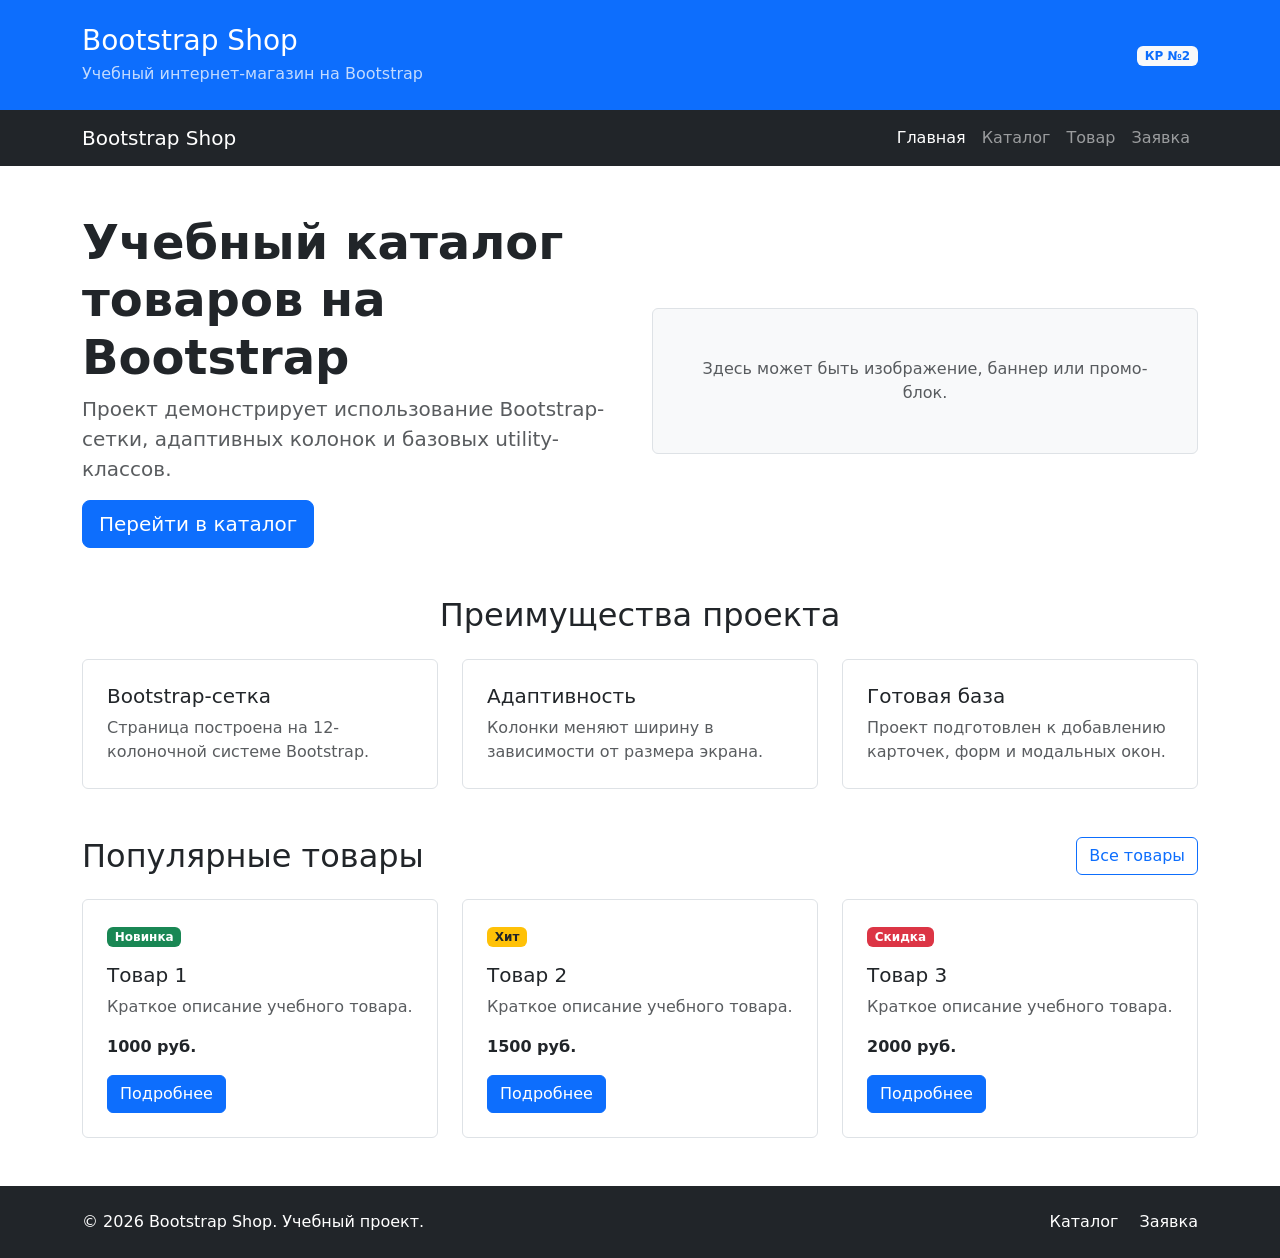
==== index.html @ f2a01c0a "feat: create Bootstrap grid homepage" ====
<!DOCTYPE html>
<html lang="ru">
<head>
  <meta charset="UTF-8">
  <meta name="viewport" content="width=device-width, initial-scale=1.0">
  <title>Главная — Bootstrap Shop</title>

  <link
    href="https://cdn.jsdelivr.net/npm/bootstrap@5.3.3/dist/css/bootstrap.min.css"
    rel="stylesheet"
  >
  <link rel="stylesheet" href="css/custom.css">
</head>
<body>
  <header class="bg-primary text-white py-4">
  <div class="container">
    <div class="row align-items-center">
      <div class="col-12 col-md-8">
        <h1 class="h3 mb-1">Bootstrap Shop</h1>
        <p class="mb-0 opacity-75">
          Учебный интернет-магазин на Bootstrap
        </p>
      </div>

      <div class="col-12 col-md-4 text-md-end mt-3 mt-md-0">
        <span class="badge bg-light text-primary">
          КР №2
        </span>
      </div>
    </div>
  </div>
</header>
<nav class="navbar navbar-expand-lg navbar-dark bg-dark">
  <div class="container">
    <a class="navbar-brand" href="index.html">Bootstrap Shop</a>

    <button
      class="navbar-toggler"
      type="button"
      data-bs-toggle="collapse"
      data-bs-target="#mainNavbar"
      aria-controls="mainNavbar"
      aria-expanded="false"
      aria-label="Переключить навигацию"
    >
      <span class="navbar-toggler-icon"></span>
    </button>

    <div class="collapse navbar-collapse" id="mainNavbar">
      <ul class="navbar-nav ms-auto">
        <li class="nav-item">
          <a class="nav-link active" aria-current="page" href="index.html">
            Главная
          </a>
        </li>
        <li class="nav-item">
          <a class="nav-link" href="catalog.html">Каталог</a>
        </li>
        <li class="nav-item">
          <a class="nav-link" href="product.html">Товар</a>
        </li>
        <li class="nav-item">
          <a class="nav-link" href="order.html">Заявка</a>
        </li>
      </ul>
    </div>
  </div>
</nav>
<main>
  <section class="container my-5">
    <div class="row align-items-center g-4">
      <div class="col-12 col-lg-6">
        <h2 class="display-5 fw-bold">
          Учебный каталог товаров на Bootstrap
        </h2>
        <p class="lead text-muted">
          Проект демонстрирует использование Bootstrap-сетки,
          адаптивных колонок и базовых utility-классов.
        </p>
        <a class="btn btn-primary btn-lg" href="catalog.html">
          Перейти в каталог
        </a>
      </div>

      <div class="col-12 col-lg-6">
        <div class="p-5 bg-light border rounded text-center">
          <p class="mb-0 text-muted">
            Здесь может быть изображение, баннер или промо-блок.
          </p>
        </div>
      </div>
    </div>
  </section>
</main>
<section class="container my-5">
  <h2 class="text-center mb-4">Преимущества проекта</h2>

  <div class="row g-4">
    <div class="col-12 col-md-4">
      <div class="p-4 border rounded h-100 bg-white">
        <h3 class="h5">Bootstrap-сетка</h3>
        <p class="mb-0 text-muted">
          Страница построена на 12-колоночной системе Bootstrap.
        </p>
      </div>
    </div>

    <div class="col-12 col-md-4">
      <div class="p-4 border rounded h-100 bg-white">
        <h3 class="h5">Адаптивность</h3>
        <p class="mb-0 text-muted">
          Колонки меняют ширину в зависимости от размера экрана.
        </p>
      </div>
    </div>

    <div class="col-12 col-md-4">
      <div class="p-4 border rounded h-100 bg-white">
        <h3 class="h5">Готовая база</h3>
        <p class="mb-0 text-muted">
          Проект подготовлен к добавлению карточек, форм и модальных окон.
        </p>
      </div>
    </div>
  </div>
</section>
<section class="container my-5">
  <div class="d-flex justify-content-between align-items-center mb-4">
    <h2 class="mb-0">Популярные товары</h2>
    <a class="btn btn-outline-primary" href="catalog.html">
      Все товары
    </a>
  </div>

  <div class="row g-4">
    <div class="col-12 col-md-6 col-lg-4">
      <div class="border rounded h-100 p-4">
        <span class="badge bg-success mb-3">Новинка</span>
        <h3 class="h5">Товар 1</h3>
        <p class="text-muted">
          Краткое описание учебного товара.
        </p>
        <p class="fw-bold mb-3">1000 руб.</p>
        <a class="btn btn-primary" href="product.html">
          Подробнее
        </a>
      </div>
    </div>

    <div class="col-12 col-md-6 col-lg-4">
      <div class="border rounded h-100 p-4">
        <span class="badge bg-warning text-dark mb-3">Хит</span>
        <h3 class="h5">Товар 2</h3>
        <p class="text-muted">
          Краткое описание учебного товара.
        </p>
        <p class="fw-bold mb-3">1500 руб.</p>
        <a class="btn btn-primary" href="product.html">
          Подробнее
        </a>
      </div>
    </div>

    <div class="col-12 col-md-6 col-lg-4">
      <div class="border rounded h-100 p-4">
        <span class="badge bg-danger mb-3">Скидка</span>
        <h3 class="h5">Товар 3</h3>
        <p class="text-muted">
          Краткое описание учебного товара.
        </p>
        <p class="fw-bold mb-3">2000 руб.</p>
        <a class="btn btn-primary" href="product.html">
          Подробнее
        </a>
      </div>
    </div>
  </div>
</section>
<footer class="bg-dark text-white py-4 mt-5">
  <div class="container">
    <div class="row align-items-center g-3">
      <div class="col-12 col-md-6">
        <p class="mb-0">
          &copy; 2026 Bootstrap Shop. Учебный проект.
        </p>
      </div>

      <div class="col-12 col-md-6 text-md-end">
        <a class="text-white text-decoration-none me-3" href="catalog.html">
          Каталог
        </a>
        <a class="text-white text-decoration-none" href="order.html">
          Заявка
        </a>
      </div>
    </div>
  </div>
</footer>

</body>
</html>
---- css/custom.css ----
body {
  min-height: 100vh;
}

.placeholder-box {
  min-height: 240px;
}
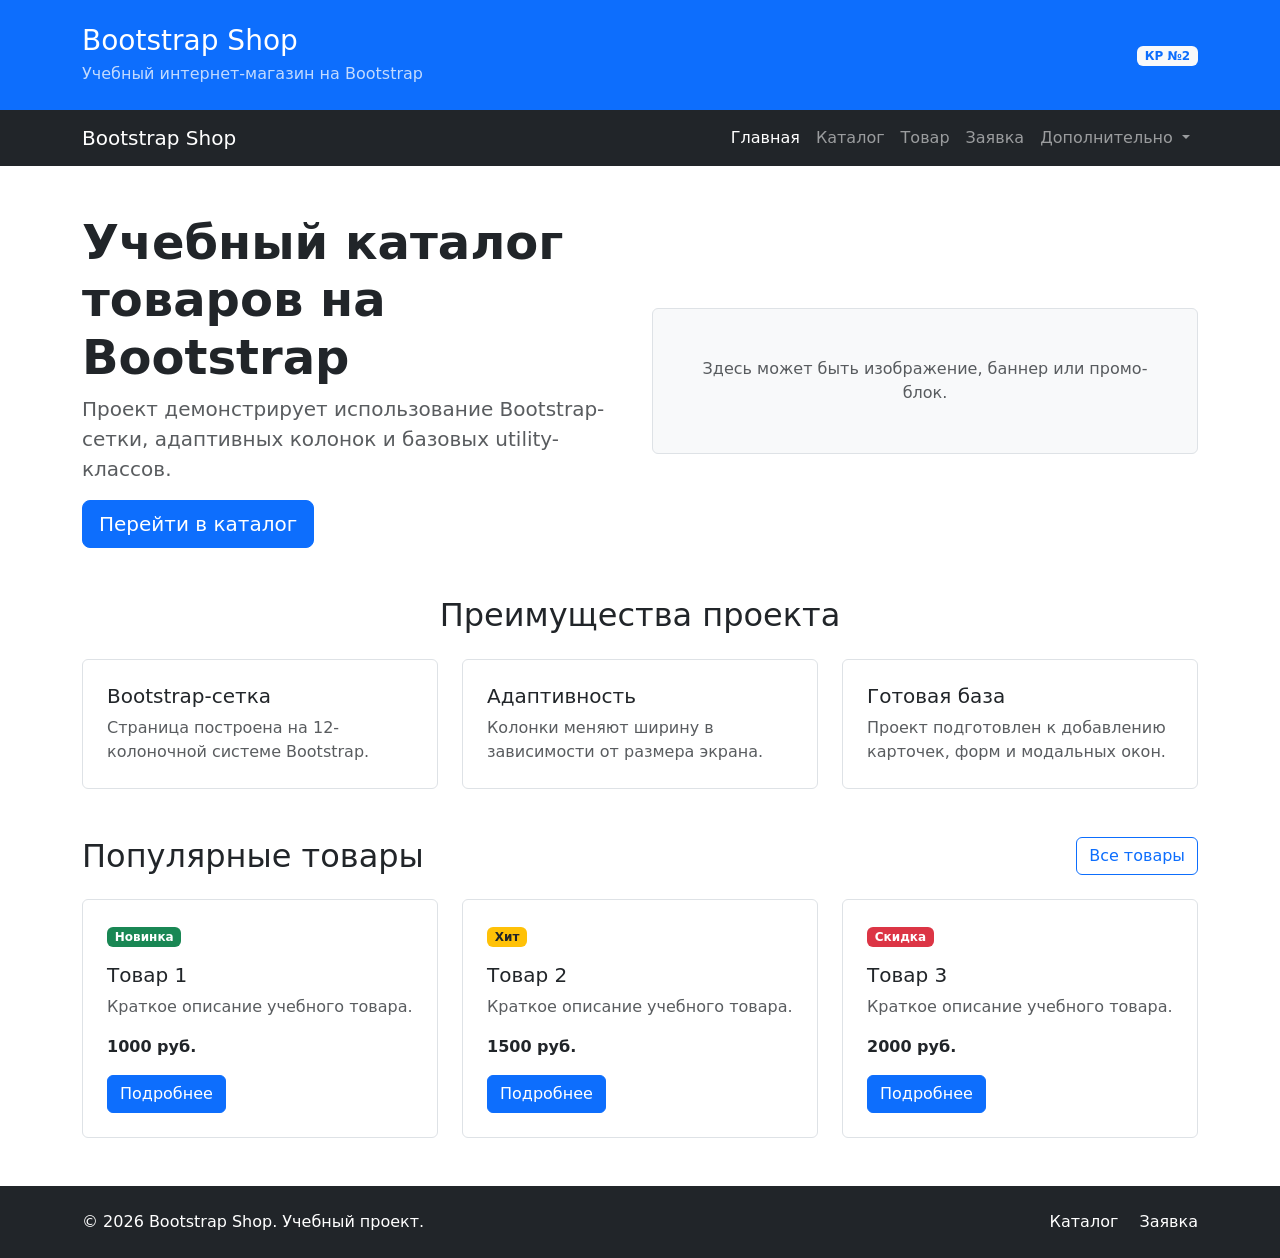
==== commit 18762f60: "feat: add Bootstrap components pages" ====
--- a/index.html
+++ b/index.html
@@ -6,7 +6,7 @@
   <title>Главная — Bootstrap Shop</title>
 
   <link
-    href="https://cdn.jsdelivr.net/npm/bootstrap@5.3.3/dist/css/bootstrap.min.css"
+    href="https://cdn.jsdelivr.net/npm/bootstrap@5.3.8/dist/css/bootstrap.min.css"
     rel="stylesheet"
   >
   <link rel="stylesheet" href="css/custom.css">
@@ -49,18 +49,36 @@
     <div class="collapse navbar-collapse" id="mainNavbar">
       <ul class="navbar-nav ms-auto">
         <li class="nav-item">
-          <a class="nav-link active" aria-current="page" href="index.html">
-            Главная
+          <a class="nav-link active" aria-current="page" href="index.html">Главная</a>
+        </li>
+
+        <li class="nav-item">
+          <a class="nav-link" href="catalog.html">Каталог</a>
+        </li>
+
+        <li class="nav-item">
+          <a class="nav-link" href="product.html">Товар</a>
+        </li>
+
+        <li class="nav-item">
+          <a class="nav-link" href="order.html">Заявка</a>
+        </li>
+
+        <li class="nav-item dropdown">
+          <a
+            class="nav-link dropdown-toggle"
+href="#"
+            role="button"
+            data-bs-toggle="dropdown"
+            aria-expanded="false"
+          >
+Дополнительно
           </a>
-        </li>
-        <li class="nav-item">
-          <a class="nav-link" href="catalog.html">Каталог</a>
-        </li>
-        <li class="nav-item">
-          <a class="nav-link" href="product.html">Товар</a>
-        </li>
-        <li class="nav-item">
-          <a class="nav-link" href="order.html">Заявка</a>
+          <ul class="dropdown-menu">
+            <li><a class="dropdown-item" href="catalog.html">Все товары</a></li>
+            <li><a class="dropdown-item" href="order.html">Оформить заявку</a></li>
+            <li><a class="dropdown-item" href="index.html#popular">Популярное</a></li>
+          </ul>
         </li>
       </ul>
     </div>
@@ -124,7 +142,7 @@
     </div>
   </div>
 </section>
-<section class="container my-5">
+<section class="container my-5" id="popular">
   <div class="d-flex justify-content-between align-items-center mb-4">
     <h2 class="mb-0">Популярные товары</h2>
     <a class="btn btn-outline-primary" href="catalog.html">
@@ -197,5 +215,6 @@
   </div>
 </footer>
 
+<script src="https://cdn.jsdelivr.net/npm/bootstrap@5.3.8/dist/js/bootstrap.bundle.min.js"></script>
 </body>
 </html>
--- a/css/custom.css
+++ b/css/custom.css
@@ -5,3 +5,12 @@
 .placeholder-box {
   min-height: 240px;
 }
+
+.placeholder-image {
+  min-height: 320px;
+}
+
+.card-img-top {
+  height: 180px;
+  object-fit: cover;
+}
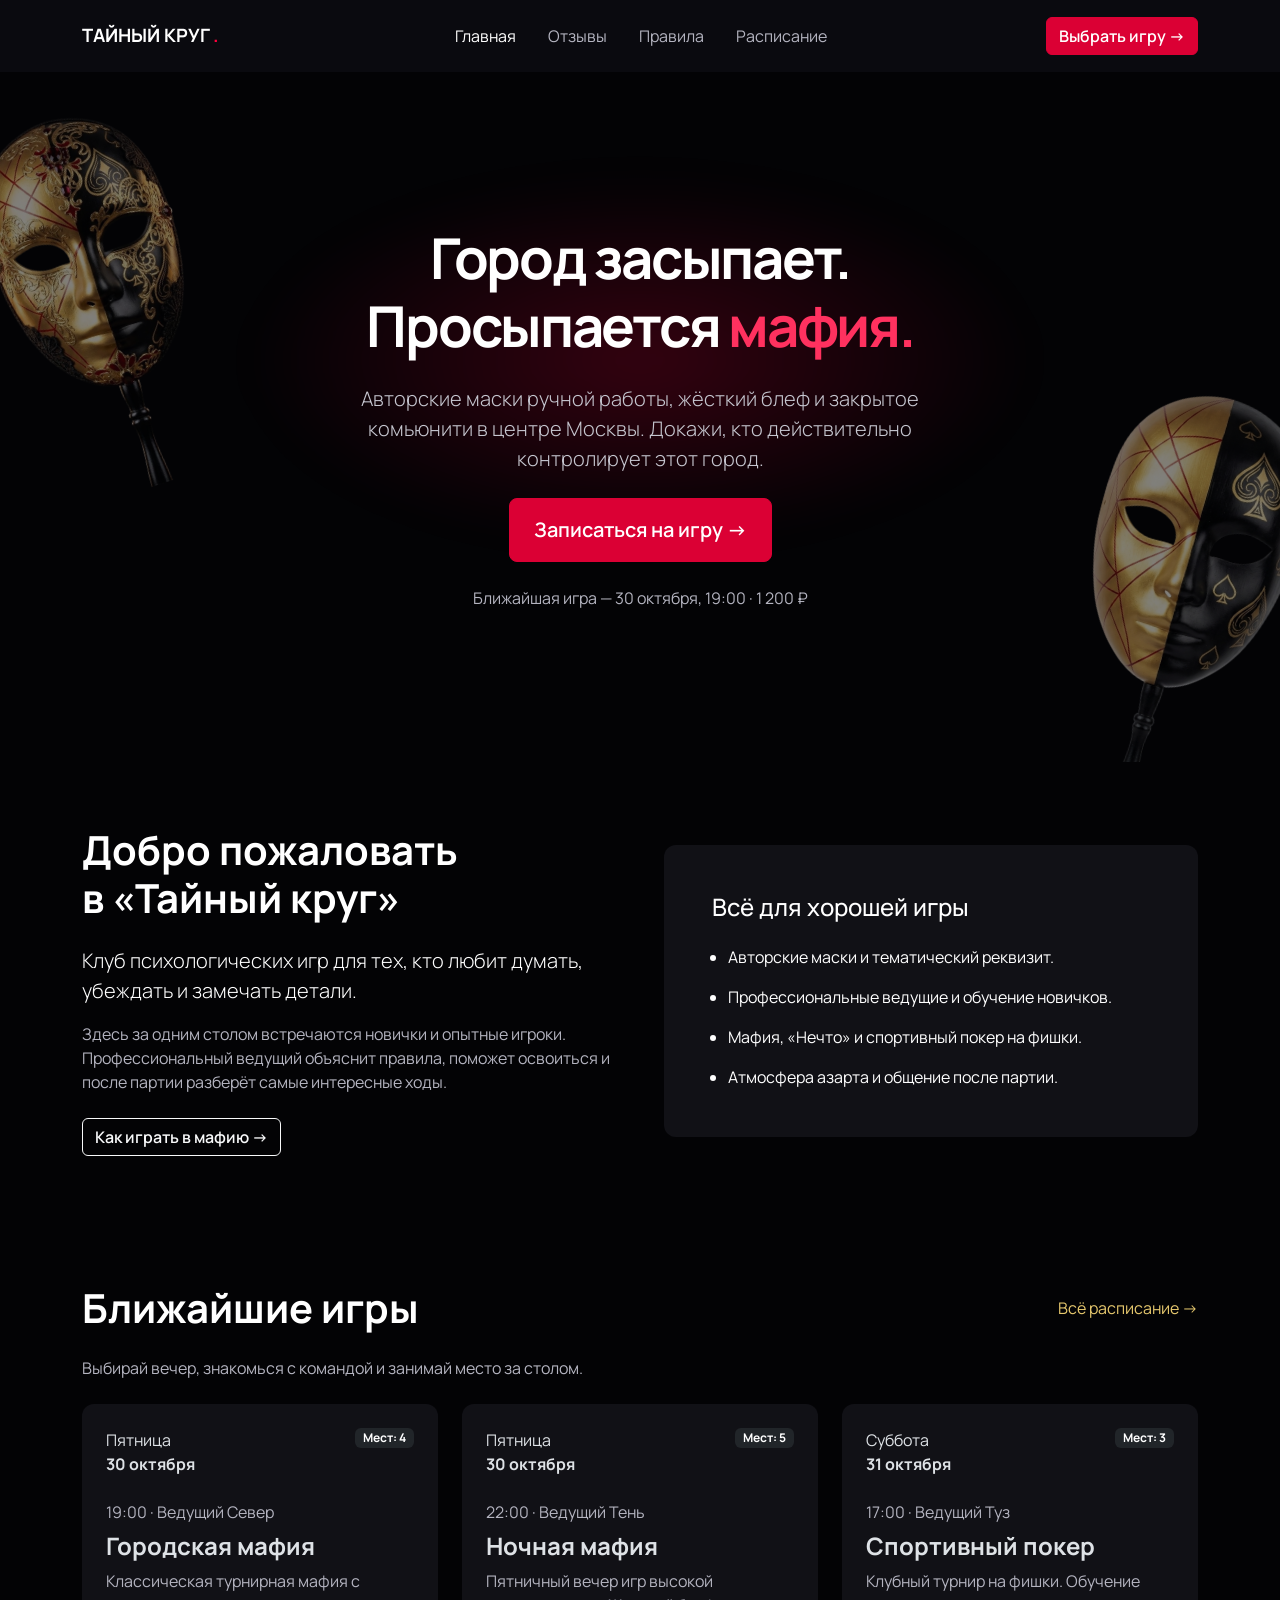
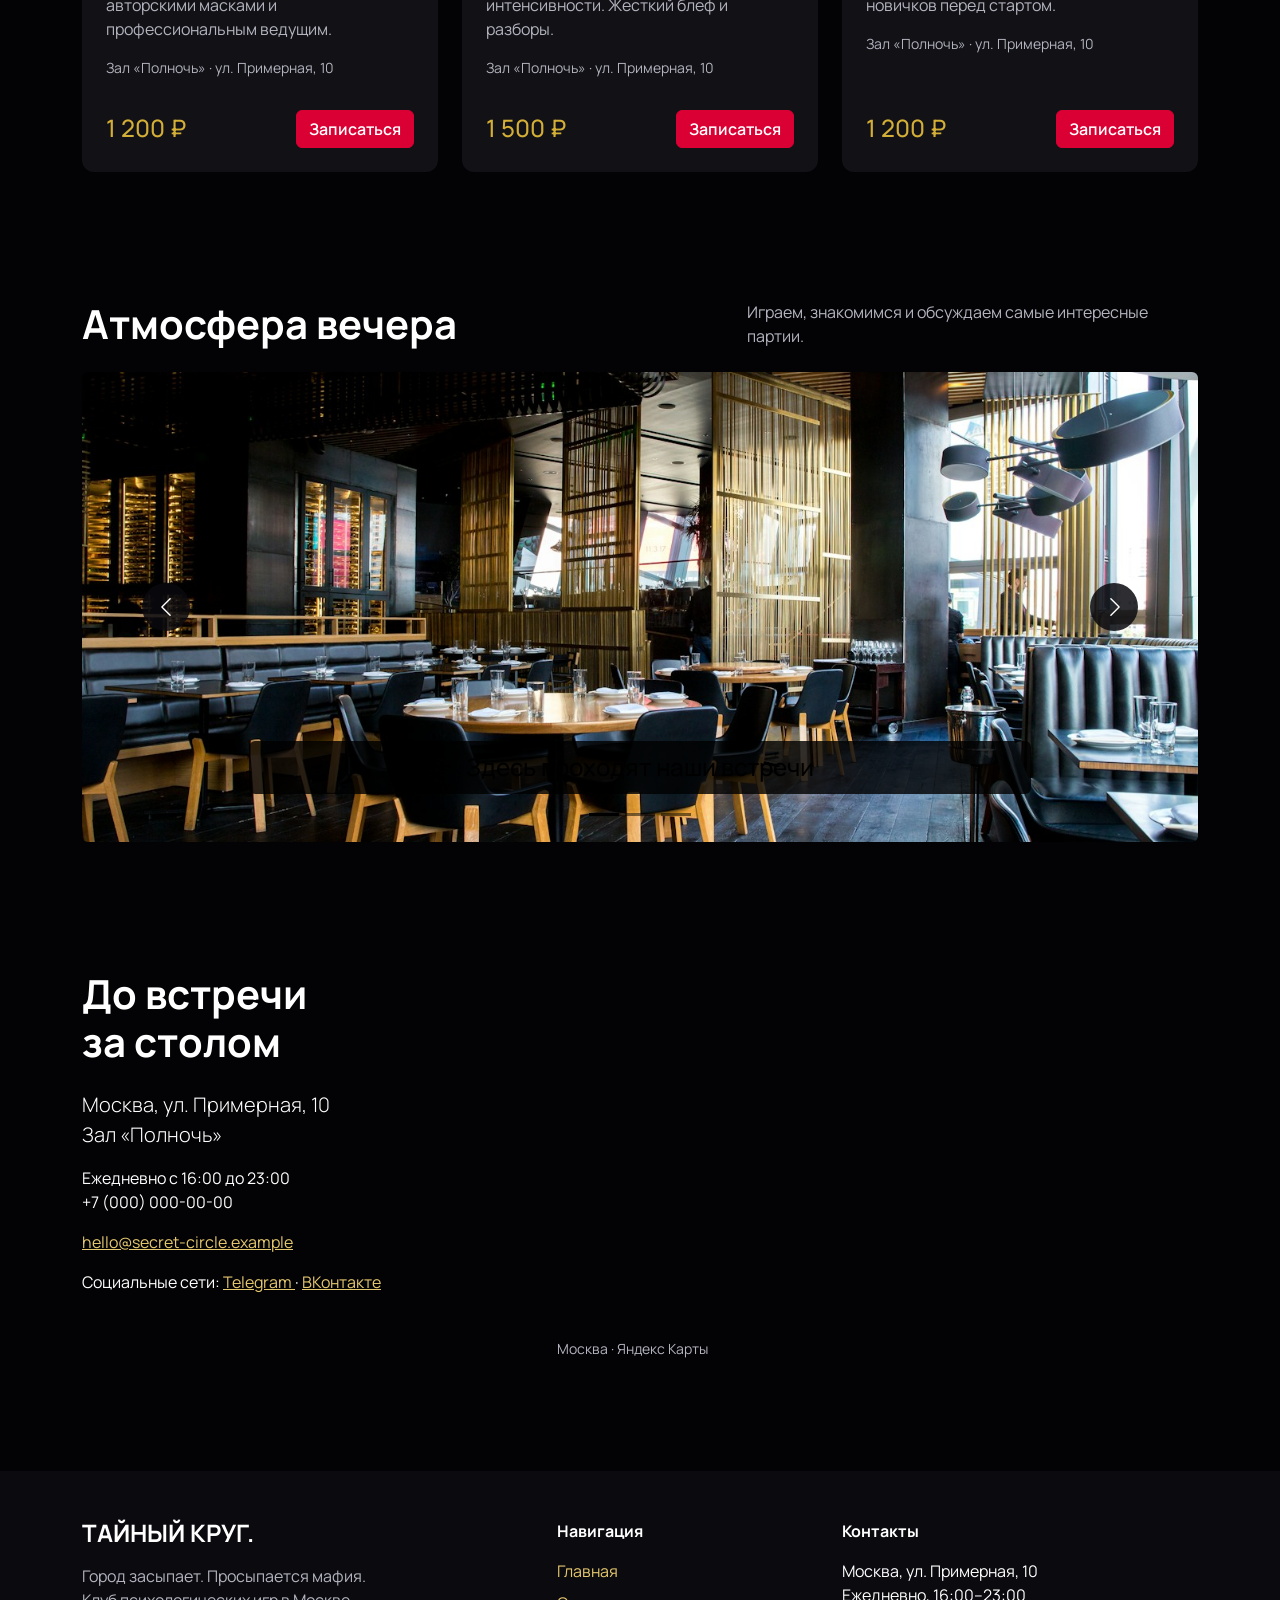
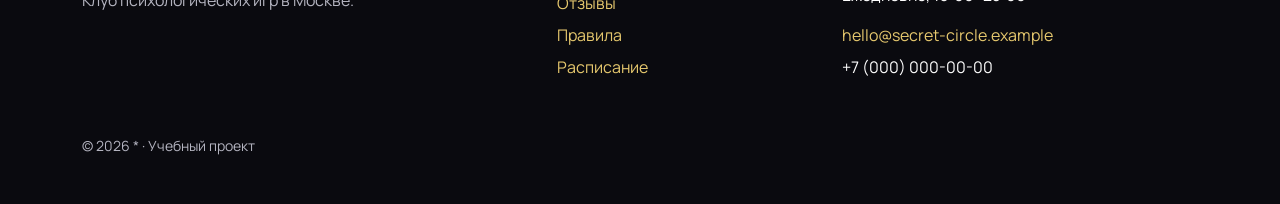
==== commit 569910e3: "major upd rework for mafia club" ====
--- a/index.html
+++ b/index.html
@@ -1,220 +1,715 @@
 <!DOCTYPE html>
-<html lang="ru">
-<head>
-  <meta charset="UTF-8">
-  <meta name="viewport" content="width=device-width, initial-scale=1.0">
-  <title>Главная — Bootstrap Shop</title>
-
-  <link
-    href="https://cdn.jsdelivr.net/npm/bootstrap@5.3.8/dist/css/bootstrap.min.css"
-    rel="stylesheet"
-  >
-  <link rel="stylesheet" href="css/custom.css">
-</head>
-<body>
-  <header class="bg-primary text-white py-4">
-  <div class="container">
-    <div class="row align-items-center">
-      <div class="col-12 col-md-8">
-        <h1 class="h3 mb-1">Bootstrap Shop</h1>
-        <p class="mb-0 opacity-75">
-          Учебный интернет-магазин на Bootstrap
-        </p>
+<html lang="ru" data-bs-theme="dark">
+  <head>
+    <meta charset="UTF-8">
+    <meta name="viewport" content="width=device-width, initial-scale=1.0">
+    <meta name="description" content="Тайный круг — учебный сайт клуба игры Мафия. Правила, отзывы, расписание и демонстрационная запись на игры.">
+    <title>
+      Главная — Тайный круг
+    </title>
+    <link href="https://cdn.jsdelivr.net/npm/bootstrap@5.3.8/dist/css/bootstrap.min.css" rel="stylesheet">
+    <link rel="preconnect" href="https://fonts.googleapis.com">
+    <link rel="preconnect" href="https://fonts.gstatic.com" crossorigin>
+    <link href="https://fonts.googleapis.com/css2?family=Manrope:wght@400;500;600;700;800&amp;display=swap" rel="stylesheet">
+    <link href="css/custom.css" rel="stylesheet">
+  </head>
+  <body>
+    <a class="visually-hidden-focusable btn btn-danger position-absolute" href="#main">
+      Перейти к содержимому
+    </a>
+    <header class="sticky-top">
+      <nav class="navbar navbar-expand-lg py-3" aria-label="Основная навигация">
+        <div class="container">
+          <a class="navbar-brand fw-bold" href="index.html">
+            ТАЙНЫЙ КРУГ
+            <span class="text-danger">
+              .
+            </span>
+          </a>
+          <button class="navbar-toggler" type="button" data-bs-toggle="collapse" data-bs-target="#mainNavbar" aria-controls="mainNavbar" aria-expanded="false" aria-label="Открыть меню">
+            <span class="navbar-toggler-icon">
+            </span>
+          </button>
+          <div class="collapse navbar-collapse" id="mainNavbar">
+            <ul class="navbar-nav mx-auto gap-lg-3">
+              <li class="nav-item">
+                <a class="nav-link active" aria-current="page" href="index.html">
+                  Главная
+                </a>
+              </li>
+              <li class="nav-item">
+                <a class="nav-link"  href="reviews.html">
+                  Отзывы
+                </a>
+              </li>
+              <li class="nav-item">
+                <a class="nav-link"  href="rules.html">
+                  Правила
+                </a>
+              </li>
+              <li class="nav-item">
+                <a class="nav-link"  href="schedule.html">
+                  Расписание
+                </a>
+              </li>
+            </ul>
+            <a class="btn btn-danger mt-3 mt-lg-0" href="schedule.html">
+              Выбрать игру →
+            </a>
+          </div>
+        </div>
+      </nav>
+    </header>
+    <main id="main">
+      <section class="hero position-relative d-flex align-items-center text-center overflow-hidden">
+        <img class="hero-mask mask-left" src="images/mask-ornate.png" alt="" aria-hidden="true">
+        <img class="hero-mask mask-right" src="images/mask-clean.png" alt="" aria-hidden="true">
+        <div class="container position-relative py-5">
+          <div class="hero-copy mx-auto">
+            <h1 class="display-3 fw-bold mb-4">
+              Город засыпает.
+              <br>
+              Просыпается <span class="hero-accent">мафия.</span>
+            </h1>
+            <p class="lead mb-4">
+              Авторские маски ручной работы, жёсткий блеф и закрытое комьюнити в центре Москвы. Докажи, кто действительно контролирует этот город.
+            </p>
+            <button class="btn btn-danger btn-lg px-4 py-3" type="button" data-bs-toggle="modal" data-bs-target="#booking1">
+              Записаться на игру →
+            </button>
+            <p class="text-body-secondary mt-4 mb-0">
+              Ближайшая игра — 30 октября, 19:00 · 1 200 ₽
+            </p>
+          </div>
+        </div>
+      </section>
+      <section class="section-space" id="about">
+        <div class="container">
+          <div class="row g-5 align-items-center">
+            <div class="col-lg-6">
+              <h2 class="display-6 fw-bold mb-4">
+                Добро пожаловать
+                <br>
+                в «Тайный круг»
+              </h2>
+              <p class="lead">
+                Клуб психологических игр для тех, кто любит думать, убеждать и замечать детали.
+              </p>
+              <p class="text-body-secondary">
+                Здесь за одним столом встречаются новички и опытные игроки. Профессиональный ведущий объяснит правила, поможет освоиться и после партии разберёт самые интересные ходы.
+              </p>
+              <a class="btn btn-outline-light mt-2" href="rules.html">
+                Как играть в мафию →
+              </a>
+            </div>
+            <div class="col-lg-6">
+              <div class="p-4 p-md-5 club-panel">
+                <h3 class="h4 mb-4">
+                  Всё для хорошей игры
+                </h3>
+                <ul class="mb-0 ps-3">
+                  <li class="mb-3">
+                    Авторские маски и тематический реквизит.
+                  </li>
+                  <li class="mb-3">
+                    Профессиональные ведущие и обучение новичков.
+                  </li>
+                  <li class="mb-3">
+                    Мафия, «Нечто» и спортивный покер на фишки.
+                  </li>
+                  <li>
+                    Атмосфера азарта и общение после партии.
+                  </li>
+                </ul>
+              </div>
+            </div>
+          </div>
+        </div>
+      </section>
+      <section class="section-space" id="games">
+        <div class="container">
+          <div class="d-flex flex-wrap justify-content-between align-items-center gap-3 mb-4">
+            <h2 class="display-6 fw-bold mb-0">
+              Ближайшие игры
+            </h2>
+            <a class="text-link" href="schedule.html">
+              Всё расписание →
+            </a>
+          </div>
+          <p class="text-body-secondary mb-4">
+            Выбирай вечер, знакомься с командой и занимай место за столом.
+          </p>
+          <div class="row g-4">
+            <div class="col-md-6 col-xl-4">
+              <article class="card h-100">
+                <div class="card-body p-4 d-flex flex-column">
+                  <div class="d-flex justify-content-between align-items-start gap-2 mb-4">
+                    <p class="mb-0">
+                      Пятница
+                      <br>
+                      <strong>
+                        30 октября
+                      </strong>
+                    </p>
+                    <span class="badge text-bg-dark">
+                      Мест: 4
+                    </span>
+                  </div>
+                  <p class="text-body-secondary mb-2">
+                    19:00 · Ведущий Север
+                  </p>
+                  <h3 class="h4 fw-bold">
+                    Городская мафия
+                  </h3>
+                  <p class="text-body-secondary">
+                    Классическая турнирная мафия с авторскими масками и профессиональным ведущим.
+                  </p>
+                  <p class="small text-body-secondary">
+                    Зал «Полночь» · ул. Примерная, 10
+                  </p>
+                  <div class="d-flex align-items-center justify-content-between gap-2 mt-auto pt-3">
+                    <span class="h4 mb-0 price">
+                      1 200 ₽
+                    </span>
+                    <button class="btn btn-danger" type="button" data-bs-toggle="modal" data-bs-target="#booking1">
+                      Записаться
+                    </button>
+                  </div>
+                </div>
+              </article>
+            </div>
+            <div class="col-md-6 col-xl-4">
+              <article class="card h-100">
+                <div class="card-body p-4 d-flex flex-column">
+                  <div class="d-flex justify-content-between align-items-start gap-2 mb-4">
+                    <p class="mb-0">
+                      Пятница
+                      <br>
+                      <strong>
+                        30 октября
+                      </strong>
+                    </p>
+                    <span class="badge text-bg-dark">
+                      Мест: 5
+                    </span>
+                  </div>
+                  <p class="text-body-secondary mb-2">
+                    22:00 · Ведущий Тень
+                  </p>
+                  <h3 class="h4 fw-bold">
+                    Ночная мафия
+                  </h3>
+                  <p class="text-body-secondary">
+                    Пятничный вечер игр высокой интенсивности. Жесткий блеф и разборы.
+                  </p>
+                  <p class="small text-body-secondary">
+                    Зал «Полночь» · ул. Примерная, 10
+                  </p>
+                  <div class="d-flex align-items-center justify-content-between gap-2 mt-auto pt-3">
+                    <span class="h4 mb-0 price">
+                      1 500 ₽
+                    </span>
+                    <button class="btn btn-danger" type="button" data-bs-toggle="modal" data-bs-target="#booking2">
+                      Записаться
+                    </button>
+                  </div>
+                </div>
+              </article>
+            </div>
+            <div class="col-md-6 col-xl-4">
+              <article class="card h-100">
+                <div class="card-body p-4 d-flex flex-column">
+                  <div class="d-flex justify-content-between align-items-start gap-2 mb-4">
+                    <p class="mb-0">
+                      Суббота
+                      <br>
+                      <strong>
+                        31 октября
+                      </strong>
+                    </p>
+                    <span class="badge text-bg-dark">
+                      Мест: 3
+                    </span>
+                  </div>
+                  <p class="text-body-secondary mb-2">
+                    17:00 · Ведущий Туз
+                  </p>
+                  <h3 class="h4 fw-bold">
+                    Спортивный покер
+                  </h3>
+                  <p class="text-body-secondary">
+                    Клубный турнир на фишки. Обучение новичков перед стартом.
+                  </p>
+                  <p class="small text-body-secondary">
+                    Зал «Полночь» · ул. Примерная, 10
+                  </p>
+                  <div class="d-flex align-items-center justify-content-between gap-2 mt-auto pt-3">
+                    <span class="h4 mb-0 price">
+                      1 200 ₽
+                    </span>
+                    <button class="btn btn-danger" type="button" data-bs-toggle="modal" data-bs-target="#booking3">
+                      Записаться
+                    </button>
+                  </div>
+                </div>
+              </article>
+            </div>
+          </div>
+        </div>
+      </section>
+      <section class="section-space" id="gallery">
+        <div class="container">
+          <div class="row g-4 align-items-end mb-4">
+            <div class="col-md-7">
+              <h2 class="display-6 fw-bold mb-0">
+                Атмосфера вечера
+              </h2>
+            </div>
+            <div class="col-md-5">
+              <p class="text-body-secondary mb-0">
+                Играем, знакомимся и обсуждаем самые интересные партии.
+              </p>
+            </div>
+          </div>
+          <div id="clubGallery" class="carousel slide" aria-label="Фотогалерея атмосферы клуба">
+            <div class="carousel-indicators">
+              <button type="button" data-bs-target="#clubGallery" data-bs-slide-to="0" class="active" aria-current="true" aria-label="Фото 1: интерьер">
+              </button>
+              <button type="button" data-bs-target="#clubGallery" data-bs-slide-to="1" aria-label="Фото 2: участники игры в мафию">
+              </button>
+              <button type="button" data-bs-target="#clubGallery" data-bs-slide-to="2" aria-label="Фото 3: ночная фаза игры">
+              </button>
+            </div>
+            <div class="carousel-inner rounded">
+              <div class="carousel-item active">
+                <img src="images/interior.jpg" class="d-block w-100 gallery-photo" alt="Пример уютного интерьера с деревянными столами и тёплым освещением" loading="lazy">
+                <div class="carousel-caption">
+                  <p class="h4">
+                    Здесь проходят наши встречи
+                  </p>
+                </div>
+              </div>
+              <div class="carousel-item">
+                <img src="images/mafia-evening.jpg" class="d-block w-100 gallery-photo" alt="Участники игры в мафию за столом держат маски перед лицом" loading="lazy">
+                <div class="carousel-caption">
+                  <p class="h4">
+                    Собрались за одним столом
+                  </p>
+                </div>
+              </div>
+              <div class="carousel-item">
+                <img src="images/mafia-night.jpg" class="d-block w-100 gallery-photo" alt="Игроки в масках во время ночной фазы мафии" loading="lazy">
+                <div class="carousel-caption">
+                  <p class="h4">
+                    Ночная фаза игры
+                  </p>
+                </div>
+              </div>
+            </div>
+            <button class="carousel-control-prev" type="button" data-bs-target="#clubGallery" data-bs-slide="prev">
+              <span class="carousel-control-prev-icon" aria-hidden="true">
+              </span>
+              <span class="visually-hidden">
+                Предыдущее фото
+              </span>
+            </button>
+            <button class="carousel-control-next" type="button" data-bs-target="#clubGallery" data-bs-slide="next">
+              <span class="carousel-control-next-icon" aria-hidden="true">
+              </span>
+              <span class="visually-hidden">
+                Следующее фото
+              </span>
+            </button>
+          </div>
+        </div>
+      </section>
+      <section class="section-space" id="contacts">
+        <div class="container">
+          <div class="row g-4">
+            <div class="col-lg-5">
+              <h2 class="display-6 fw-bold mb-4">
+                До встречи
+                <br>
+                за столом
+              </h2>
+              <p class="lead">
+                Москва, ул. Примерная, 10
+                <br>
+                Зал «Полночь»
+              </p>
+              <p>
+                Ежедневно с 16:00 до 23:00
+                <br>
+                +7 (000) 000-00-00
+              </p>
+              <a href="mailto:hello@secret-circle.example">
+                hello@secret-circle.example
+              </a>
+              <p class="mt-3">
+                Социальные сети:
+                <a href="https://example.com/secret-circle/telegram" target="_blank" rel="noopener noreferrer">
+                  Telegram
+                </a>
+                ·
+                <a href="https://example.com/secret-circle/vk" target="_blank" rel="noopener noreferrer">
+                  ВКонтакте
+                </a>
+              </p>
+            </div>
+            <div class="col-lg-7">
+              <div class="ratio ratio-16x9">
+                <iframe class="rounded" title="Карта Москвы — Яндекс Карты" src="https://yandex.ru/map-widget/v1/?ll=37.617635%2C55.755814&amp;z=12" loading="lazy" referrerpolicy="no-referrer">
+                </iframe>
+              </div>
+              <p class="text-body-secondary small mt-2 mb-0">
+                Москва · Яндекс Карты
+              </p>
+            </div>
+          </div>
+        </div>
+      </section>
+    </main>
+    <footer class="py-5 mt-5">
+      <div class="container">
+        <div class="row g-4">
+          <div class="col-lg-5">
+            <a class="h4 fw-bold text-decoration-none text-white" href="index.html">
+              ТАЙНЫЙ КРУГ.
+            </a>
+            <p class="text-body-secondary mt-3 mb-0">
+              Город засыпает. Просыпается мафия.
+              <br>
+              Клуб психологических игр в Москве.
+            </p>
+          </div>
+          <div class="col-sm-6 col-lg-3">
+            <p class="fw-bold">
+              Навигация
+            </p>
+            <ul class="list-unstyled mb-0">
+              <li class="mb-2">
+                <a href="index.html">
+                  Главная
+                </a>
+              </li>
+              <li class="mb-2">
+                <a href="reviews.html">
+                  Отзывы
+                </a>
+              </li>
+              <li class="mb-2">
+                <a href="rules.html">
+                  Правила
+                </a>
+              </li>
+              <li class="mb-2">
+                <a href="schedule.html">
+                  Расписание
+                </a>
+              </li>
+            </ul>
+          </div>
+          <div class="col-sm-6 col-lg-4">
+            <p class="fw-bold">
+              Контакты
+            </p>
+            <p>
+              Москва, ул. Примерная, 10
+              <br>
+              Ежедневно, 16:00–23:00
+            </p>
+            <a href="mailto:hello@secret-circle.example">
+              hello@secret-circle.example
+            </a>
+            <p class="mt-2 mb-0">
+              +7 (000) 000-00-00
+            </p>
+          </div>
+        </div>
+        <div class="d-flex flex-column flex-md-row justify-content-between gap-2 mt-5 text-body-secondary small">
+          <p class="mb-0">
+            © 2026 * · Учебный проект
+          </p>
+        </div>
       </div>
-
-      <div class="col-12 col-md-4 text-md-end mt-3 mt-md-0">
-        <span class="badge bg-light text-primary">
-          КР №2
-        </span>
+    </footer>
+    <div class="modal fade booking-modal" id="booking1" tabindex="-1" aria-labelledby="bookingTitle1" aria-hidden="true">
+      <div class="modal-dialog modal-lg modal-dialog-centered modal-dialog-scrollable">
+        <div class="modal-content">
+          <div class="modal-header px-4">
+            <h2 class="modal-title fs-5" id="bookingTitle1">Запись на игровой вечер</h2>
+            <button type="button" class="btn-close" data-bs-dismiss="modal" aria-label="Закрыть"></button>
+          </div>
+          <div class="modal-body p-4">
+            <div class="row g-4">
+              <div class="col-lg-4">
+                <div class="booking-summary p-3">
+                  <h3 class="h4 mb-3">Городская мафия</h3>
+                  <dl class="mb-3">
+                    <dt>Дата и время</dt><dd>30 октября 2026 · 19:00</dd>
+                    <dt>Ведущий</dt><dd>Север</dd>
+                    <dt>Место встречи</dt><dd>Зал «Полночь»<br>ул. Примерная, 10</dd>
+                    <dt>Свободные места</dt><dd class="mb-0">4</dd>
+                  </dl>
+                  <p class="price h3 mb-1">1 200 ₽</p>
+                  <p class="small text-body-secondary mb-0">За одного игрока · оплата на месте</p>
+                </div>
+              </div>
+              <div class="col-lg-8">
+                <form id="bookingForm1" action="schedule.html#booking-demo" method="get">
+                  <input type="hidden" name="game" value="1">
+                  <fieldset class="mb-4">
+                    <legend class="h5 mb-3">Контактные данные</legend>
+                    <div class="row g-3">
+                      <div class="col-sm-6">
+                        <label for="surname1" class="form-label">Фамилия *</label>
+                        <input id="surname1" class="form-control" name="surname" autocomplete="family-name" maxlength="60" placeholder="Ваша фамилия" minlength="2" pattern="\p{L}{2,}(?:[ \-]\p{L}+)*" title="Не менее двух букв. Можно использовать пробел и дефис, без цифр." required>
+                      </div>
+                      <div class="col-sm-6">
+                        <label for="name1" class="form-label">Имя *</label>
+                        <input id="name1" class="form-control" name="name" autocomplete="given-name" maxlength="60" placeholder="Ваше имя" minlength="2" pattern="\p{L}{2,}(?:[ \-]\p{L}+)*" title="Не менее двух букв. Можно использовать пробел и дефис, без цифр." required>
+                      </div>
+                      <div class="col-12">
+                        <label for="patronymic1" class="form-label">Отчество (при наличии)</label>
+                        <input id="patronymic1" class="form-control" name="patronymic" autocomplete="additional-name" maxlength="60" placeholder="Ваше отчество" minlength="2" pattern="\p{L}{2,}(?:[ \-]\p{L}+)*" title="Не менее двух букв, без цифр.">
+                      </div>
+                      <div class="col-sm-6">
+                        <label for="email1" class="form-label">Электронная почта *</label>
+                        <input id="email1" class="form-control" type="email" name="email" autocomplete="email" maxlength="100" placeholder="Ваша электронная почта" required>
+                      </div>
+                      <div class="col-sm-6">
+                        <label for="phone1" class="form-label">Телефон *</label>
+                        <input id="phone1" class="form-control" type="tel" name="phone" autocomplete="tel" placeholder="+7 (999) 123-45-67" pattern="[+0-9\s\(\)\-]{10,20}" required>
+                      </div>
+                    </div>
+                  </fieldset>
+                  <fieldset class="mb-4">
+                    <legend class="h5 mb-3">Участие в игре</legend>
+                    <div class="row g-3">
+                      <div class="col-sm-6">
+                        <label for="guests1" class="form-label">Количество игроков *</label>
+                        <input id="guests1" class="form-control" type="number" name="guests" min="1" max="4" value="1" required>
+                        <div class="form-text">Не более 4 чел.</div>
+                      </div>
+                      <div class="col-sm-6">
+                        <label for="experience1" class="form-label">Ваш опыт</label>
+                        <select id="experience1" class="form-select" name="experience">
+                          <option value="beginner">Играю впервые</option>
+                          <option value="some">Уже пробовал</option>
+                          <option value="regular">Играю регулярно</option>
+                        </select>
+                      </div>
+                      <div class="col-12">
+                        <label for="comment1" class="form-label">Комментарий</label>
+                        <textarea id="comment1" class="form-control" name="comment" rows="2" maxlength="500" placeholder="Например, играем впервые или придём компанией"></textarea>
+                      </div>
+                    </div>
+                  </fieldset>
+                  <div class="form-check mb-3">
+                    <input class="form-check-input" id="consent1" name="consent" value="yes" type="checkbox" required>
+                    <label class="form-check-label small" for="consent1">Согласен на обработку персональных данных для оформления записи. *</label>
+                  </div>
+                  <div class="form-check mb-4">
+                    <input class="form-check-input" id="newsletter1" name="newsletter" value="yes" type="checkbox">
+                    <label class="form-check-label small" for="newsletter1">Хочу получать новости клуба и расписание игр на почту.</label>
+                  </div>
+                  <p class="form-text">* Обязательные поля.</p>
+                </form>
+              </div>
+            </div>
+          </div>
+          <div class="modal-footer px-4">
+            <button class="btn btn-outline-light" type="button" data-bs-dismiss="modal">Отмена</button>
+            <button class="btn btn-danger" type="submit" form="bookingForm1">Подтвердить запись</button>
+          </div>
+        </div>
       </div>
     </div>
-  </div>
-</header>
-<nav class="navbar navbar-expand-lg navbar-dark bg-dark">
-  <div class="container">
-    <a class="navbar-brand" href="index.html">Bootstrap Shop</a>
-
-    <button
-      class="navbar-toggler"
-      type="button"
-      data-bs-toggle="collapse"
-      data-bs-target="#mainNavbar"
-      aria-controls="mainNavbar"
-      aria-expanded="false"
-      aria-label="Переключить навигацию"
-    >
-      <span class="navbar-toggler-icon"></span>
-    </button>
-
-    <div class="collapse navbar-collapse" id="mainNavbar">
-      <ul class="navbar-nav ms-auto">
-        <li class="nav-item">
-          <a class="nav-link active" aria-current="page" href="index.html">Главная</a>
-        </li>
-
-        <li class="nav-item">
-          <a class="nav-link" href="catalog.html">Каталог</a>
-        </li>
-
-        <li class="nav-item">
-          <a class="nav-link" href="product.html">Товар</a>
-        </li>
-
-        <li class="nav-item">
-          <a class="nav-link" href="order.html">Заявка</a>
-        </li>
-
-        <li class="nav-item dropdown">
-          <a
-            class="nav-link dropdown-toggle"
-href="#"
-            role="button"
-            data-bs-toggle="dropdown"
-            aria-expanded="false"
-          >
-Дополнительно
-          </a>
-          <ul class="dropdown-menu">
-            <li><a class="dropdown-item" href="catalog.html">Все товары</a></li>
-            <li><a class="dropdown-item" href="order.html">Оформить заявку</a></li>
-            <li><a class="dropdown-item" href="index.html#popular">Популярное</a></li>
-          </ul>
-        </li>
-      </ul>
-    </div>
-  </div>
-</nav>
-<main>
-  <section class="container my-5">
-    <div class="row align-items-center g-4">
-      <div class="col-12 col-lg-6">
-        <h2 class="display-5 fw-bold">
-          Учебный каталог товаров на Bootstrap
-        </h2>
-        <p class="lead text-muted">
-          Проект демонстрирует использование Bootstrap-сетки,
-          адаптивных колонок и базовых utility-классов.
-        </p>
-        <a class="btn btn-primary btn-lg" href="catalog.html">
-          Перейти в каталог
-        </a>
-      </div>
-
-      <div class="col-12 col-lg-6">
-        <div class="p-5 bg-light border rounded text-center">
-          <p class="mb-0 text-muted">
-            Здесь может быть изображение, баннер или промо-блок.
-          </p>
+    <div class="modal fade booking-modal" id="booking2" tabindex="-1" aria-labelledby="bookingTitle2" aria-hidden="true">
+      <div class="modal-dialog modal-lg modal-dialog-centered modal-dialog-scrollable">
+        <div class="modal-content">
+          <div class="modal-header px-4">
+            <h2 class="modal-title fs-5" id="bookingTitle2">Запись на игровой вечер</h2>
+            <button type="button" class="btn-close" data-bs-dismiss="modal" aria-label="Закрыть"></button>
+          </div>
+          <div class="modal-body p-4">
+            <div class="row g-4">
+              <div class="col-lg-4">
+                <div class="booking-summary p-3">
+                  <h3 class="h4 mb-3">Ночная мафия</h3>
+                  <dl class="mb-3">
+                    <dt>Дата и время</dt><dd>30 октября 2026 · 22:00</dd>
+                    <dt>Ведущий</dt><dd>Тень</dd>
+                    <dt>Место встречи</dt><dd>Зал «Полночь»<br>ул. Примерная, 10</dd>
+                    <dt>Свободные места</dt><dd class="mb-0">5</dd>
+                  </dl>
+                  <p class="price h3 mb-1">1 500 ₽</p>
+                  <p class="small text-body-secondary mb-0">За одного игрока · оплата на месте</p>
+                </div>
+              </div>
+              <div class="col-lg-8">
+                <form id="bookingForm2" action="schedule.html#booking-demo" method="get">
+                  <input type="hidden" name="game" value="2">
+                  <fieldset class="mb-4">
+                    <legend class="h5 mb-3">Контактные данные</legend>
+                    <div class="row g-3">
+                      <div class="col-sm-6">
+                        <label for="surname2" class="form-label">Фамилия *</label>
+                        <input id="surname2" class="form-control" name="surname" autocomplete="family-name" maxlength="60" placeholder="Ваша фамилия" minlength="2" pattern="\p{L}{2,}(?:[ \-]\p{L}+)*" title="Не менее двух букв. Можно использовать пробел и дефис, без цифр." required>
+                      </div>
+                      <div class="col-sm-6">
+                        <label for="name2" class="form-label">Имя *</label>
+                        <input id="name2" class="form-control" name="name" autocomplete="given-name" maxlength="60" placeholder="Ваше имя" minlength="2" pattern="\p{L}{2,}(?:[ \-]\p{L}+)*" title="Не менее двух букв. Можно использовать пробел и дефис, без цифр." required>
+                      </div>
+                      <div class="col-12">
+                        <label for="patronymic2" class="form-label">Отчество (при наличии)</label>
+                        <input id="patronymic2" class="form-control" name="patronymic" autocomplete="additional-name" maxlength="60" placeholder="Ваше отчество" minlength="2" pattern="\p{L}{2,}(?:[ \-]\p{L}+)*" title="Не менее двух букв, без цифр.">
+                      </div>
+                      <div class="col-sm-6">
+                        <label for="email2" class="form-label">Электронная почта *</label>
+                        <input id="email2" class="form-control" type="email" name="email" autocomplete="email" maxlength="100" placeholder="Ваша электронная почта" required>
+                      </div>
+                      <div class="col-sm-6">
+                        <label for="phone2" class="form-label">Телефон *</label>
+                        <input id="phone2" class="form-control" type="tel" name="phone" autocomplete="tel" placeholder="+7 (999) 123-45-67" pattern="[+0-9\s\(\)\-]{10,20}" required>
+                      </div>
+                    </div>
+                  </fieldset>
+                  <fieldset class="mb-4">
+                    <legend class="h5 mb-3">Участие в игре</legend>
+                    <div class="row g-3">
+                      <div class="col-sm-6">
+                        <label for="guests2" class="form-label">Количество игроков *</label>
+                        <input id="guests2" class="form-control" type="number" name="guests" min="1" max="5" value="1" required>
+                        <div class="form-text">Не более 5 чел.</div>
+                      </div>
+                      <div class="col-sm-6">
+                        <label for="experience2" class="form-label">Ваш опыт</label>
+                        <select id="experience2" class="form-select" name="experience">
+                          <option value="beginner">Играю впервые</option>
+                          <option value="some">Уже пробовал</option>
+                          <option value="regular">Играю регулярно</option>
+                        </select>
+                      </div>
+                      <div class="col-12">
+                        <label for="comment2" class="form-label">Комментарий</label>
+                        <textarea id="comment2" class="form-control" name="comment" rows="2" maxlength="500" placeholder="Например, играем впервые или придём компанией"></textarea>
+                      </div>
+                    </div>
+                  </fieldset>
+                  <div class="form-check mb-3">
+                    <input class="form-check-input" id="consent2" name="consent" value="yes" type="checkbox" required>
+                    <label class="form-check-label small" for="consent2">Согласен на обработку персональных данных для оформления записи. *</label>
+                  </div>
+                  <div class="form-check mb-4">
+                    <input class="form-check-input" id="newsletter2" name="newsletter" value="yes" type="checkbox">
+                    <label class="form-check-label small" for="newsletter2">Хочу получать новости клуба и расписание игр на почту.</label>
+                  </div>
+                  <p class="form-text">* Обязательные поля.</p>
+                </form>
+              </div>
+            </div>
+          </div>
+          <div class="modal-footer px-4">
+            <button class="btn btn-outline-light" type="button" data-bs-dismiss="modal">Отмена</button>
+            <button class="btn btn-danger" type="submit" form="bookingForm2">Подтвердить запись</button>
+          </div>
         </div>
       </div>
     </div>
-  </section>
-</main>
-<section class="container my-5">
-  <h2 class="text-center mb-4">Преимущества проекта</h2>
-
-  <div class="row g-4">
-    <div class="col-12 col-md-4">
-      <div class="p-4 border rounded h-100 bg-white">
-        <h3 class="h5">Bootstrap-сетка</h3>
-        <p class="mb-0 text-muted">
-          Страница построена на 12-колоночной системе Bootstrap.
-        </p>
+    <div class="modal fade booking-modal" id="booking3" tabindex="-1" aria-labelledby="bookingTitle3" aria-hidden="true">
+      <div class="modal-dialog modal-lg modal-dialog-centered modal-dialog-scrollable">
+        <div class="modal-content">
+          <div class="modal-header px-4">
+            <h2 class="modal-title fs-5" id="bookingTitle3">Запись на игровой вечер</h2>
+            <button type="button" class="btn-close" data-bs-dismiss="modal" aria-label="Закрыть"></button>
+          </div>
+          <div class="modal-body p-4">
+            <div class="row g-4">
+              <div class="col-lg-4">
+                <div class="booking-summary p-3">
+                  <h3 class="h4 mb-3">Спортивный покер</h3>
+                  <dl class="mb-3">
+                    <dt>Дата и время</dt><dd>31 октября 2026 · 17:00</dd>
+                    <dt>Ведущий</dt><dd>Туз</dd>
+                    <dt>Место встречи</dt><dd>Зал «Полночь»<br>ул. Примерная, 10</dd>
+                    <dt>Свободные места</dt><dd class="mb-0">3</dd>
+                  </dl>
+                  <p class="price h3 mb-1">1 200 ₽</p>
+                  <p class="small text-body-secondary mb-0">За одного игрока · оплата на месте</p>
+                </div>
+              </div>
+              <div class="col-lg-8">
+                <form id="bookingForm3" action="schedule.html#booking-demo" method="get">
+                  <input type="hidden" name="game" value="3">
+                  <fieldset class="mb-4">
+                    <legend class="h5 mb-3">Контактные данные</legend>
+                    <div class="row g-3">
+                      <div class="col-sm-6">
+                        <label for="surname3" class="form-label">Фамилия *</label>
+                        <input id="surname3" class="form-control" name="surname" autocomplete="family-name" maxlength="60" placeholder="Ваша фамилия" minlength="2" pattern="\p{L}{2,}(?:[ \-]\p{L}+)*" title="Не менее двух букв. Можно использовать пробел и дефис, без цифр." required>
+                      </div>
+                      <div class="col-sm-6">
+                        <label for="name3" class="form-label">Имя *</label>
+                        <input id="name3" class="form-control" name="name" autocomplete="given-name" maxlength="60" placeholder="Ваше имя" minlength="2" pattern="\p{L}{2,}(?:[ \-]\p{L}+)*" title="Не менее двух букв. Можно использовать пробел и дефис, без цифр." required>
+                      </div>
+                      <div class="col-12">
+                        <label for="patronymic3" class="form-label">Отчество (при наличии)</label>
+                        <input id="patronymic3" class="form-control" name="patronymic" autocomplete="additional-name" maxlength="60" placeholder="Ваше отчество" minlength="2" pattern="\p{L}{2,}(?:[ \-]\p{L}+)*" title="Не менее двух букв, без цифр.">
+                      </div>
+                      <div class="col-sm-6">
+                        <label for="email3" class="form-label">Электронная почта *</label>
+                        <input id="email3" class="form-control" type="email" name="email" autocomplete="email" maxlength="100" placeholder="Ваша электронная почта" required>
+                      </div>
+                      <div class="col-sm-6">
+                        <label for="phone3" class="form-label">Телефон *</label>
+                        <input id="phone3" class="form-control" type="tel" name="phone" autocomplete="tel" placeholder="+7 (999) 123-45-67" pattern="[+0-9\s\(\)\-]{10,20}" required>
+                      </div>
+                    </div>
+                  </fieldset>
+                  <fieldset class="mb-4">
+                    <legend class="h5 mb-3">Участие в игре</legend>
+                    <div class="row g-3">
+                      <div class="col-sm-6">
+                        <label for="guests3" class="form-label">Количество игроков *</label>
+                        <input id="guests3" class="form-control" type="number" name="guests" min="1" max="3" value="1" required>
+                        <div class="form-text">Не более 3 чел.</div>
+                      </div>
+                      <div class="col-sm-6">
+                        <label for="experience3" class="form-label">Ваш опыт</label>
+                        <select id="experience3" class="form-select" name="experience">
+                          <option value="beginner">Играю впервые</option>
+                          <option value="some">Уже пробовал</option>
+                          <option value="regular">Играю регулярно</option>
+                        </select>
+                      </div>
+                      <div class="col-12">
+                        <label for="comment3" class="form-label">Комментарий</label>
+                        <textarea id="comment3" class="form-control" name="comment" rows="2" maxlength="500" placeholder="Например, играем впервые или придём компанией"></textarea>
+                      </div>
+                    </div>
+                  </fieldset>
+                  <div class="form-check mb-3">
+                    <input class="form-check-input" id="consent3" name="consent" value="yes" type="checkbox" required>
+                    <label class="form-check-label small" for="consent3">Согласен на обработку персональных данных для оформления записи. *</label>
+                  </div>
+                  <div class="form-check mb-4">
+                    <input class="form-check-input" id="newsletter3" name="newsletter" value="yes" type="checkbox">
+                    <label class="form-check-label small" for="newsletter3">Хочу получать новости клуба и расписание игр на почту.</label>
+                  </div>
+                  <p class="form-text">* Обязательные поля.</p>
+                </form>
+              </div>
+            </div>
+          </div>
+          <div class="modal-footer px-4">
+            <button class="btn btn-outline-light" type="button" data-bs-dismiss="modal">Отмена</button>
+            <button class="btn btn-danger" type="submit" form="bookingForm3">Подтвердить запись</button>
+          </div>
+        </div>
       </div>
     </div>
-
-    <div class="col-12 col-md-4">
-      <div class="p-4 border rounded h-100 bg-white">
-        <h3 class="h5">Адаптивность</h3>
-        <p class="mb-0 text-muted">
-          Колонки меняют ширину в зависимости от размера экрана.
-        </p>
-      </div>
-    </div>
-
-    <div class="col-12 col-md-4">
-      <div class="p-4 border rounded h-100 bg-white">
-        <h3 class="h5">Готовая база</h3>
-        <p class="mb-0 text-muted">
-          Проект подготовлен к добавлению карточек, форм и модальных окон.
-        </p>
-      </div>
-    </div>
-  </div>
-</section>
-<section class="container my-5" id="popular">
-  <div class="d-flex justify-content-between align-items-center mb-4">
-    <h2 class="mb-0">Популярные товары</h2>
-    <a class="btn btn-outline-primary" href="catalog.html">
-      Все товары
-    </a>
-  </div>
-
-  <div class="row g-4">
-    <div class="col-12 col-md-6 col-lg-4">
-      <div class="border rounded h-100 p-4">
-        <span class="badge bg-success mb-3">Новинка</span>
-        <h3 class="h5">Товар 1</h3>
-        <p class="text-muted">
-          Краткое описание учебного товара.
-        </p>
-        <p class="fw-bold mb-3">1000 руб.</p>
-        <a class="btn btn-primary" href="product.html">
-          Подробнее
-        </a>
-      </div>
-    </div>
-
-    <div class="col-12 col-md-6 col-lg-4">
-      <div class="border rounded h-100 p-4">
-        <span class="badge bg-warning text-dark mb-3">Хит</span>
-        <h3 class="h5">Товар 2</h3>
-        <p class="text-muted">
-          Краткое описание учебного товара.
-        </p>
-        <p class="fw-bold mb-3">1500 руб.</p>
-        <a class="btn btn-primary" href="product.html">
-          Подробнее
-        </a>
-      </div>
-    </div>
-
-    <div class="col-12 col-md-6 col-lg-4">
-      <div class="border rounded h-100 p-4">
-        <span class="badge bg-danger mb-3">Скидка</span>
-        <h3 class="h5">Товар 3</h3>
-        <p class="text-muted">
-          Краткое описание учебного товара.
-        </p>
-        <p class="fw-bold mb-3">2000 руб.</p>
-        <a class="btn btn-primary" href="product.html">
-          Подробнее
-        </a>
-      </div>
-    </div>
-  </div>
-</section>
-<footer class="bg-dark text-white py-4 mt-5">
-  <div class="container">
-    <div class="row align-items-center g-3">
-      <div class="col-12 col-md-6">
-        <p class="mb-0">
-          &copy; 2026 Bootstrap Shop. Учебный проект.
-        </p>
-      </div>
-
-      <div class="col-12 col-md-6 text-md-end">
-        <a class="text-white text-decoration-none me-3" href="catalog.html">
-          Каталог
-        </a>
-        <a class="text-white text-decoration-none" href="order.html">
-          Заявка
-        </a>
-      </div>
-    </div>
-  </div>
-</footer>
-
-<script src="https://cdn.jsdelivr.net/npm/bootstrap@5.3.8/dist/js/bootstrap.bundle.min.js"></script>
-</body>
+    <script src="https://cdn.jsdelivr.net/npm/bootstrap@5.3.8/dist/js/bootstrap.bundle.min.js">
+    </script>
+  </body>
 </html>
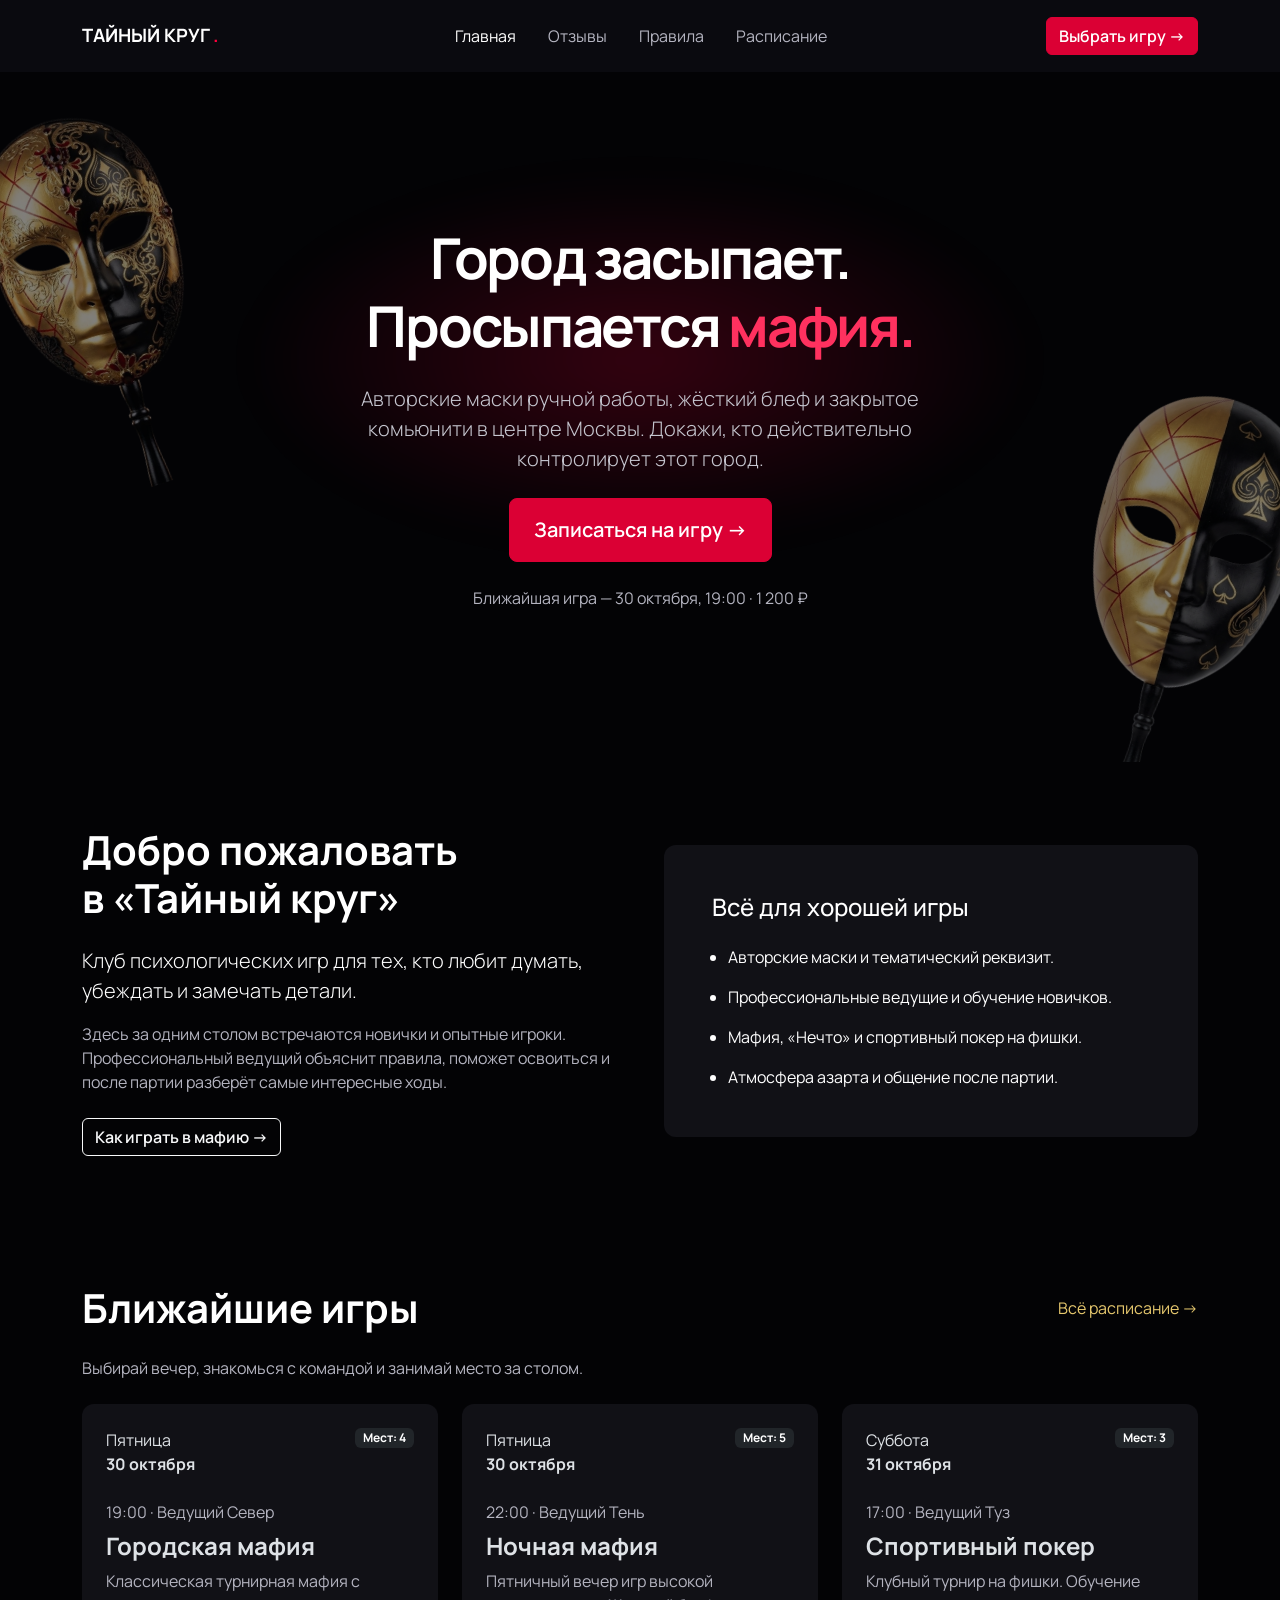
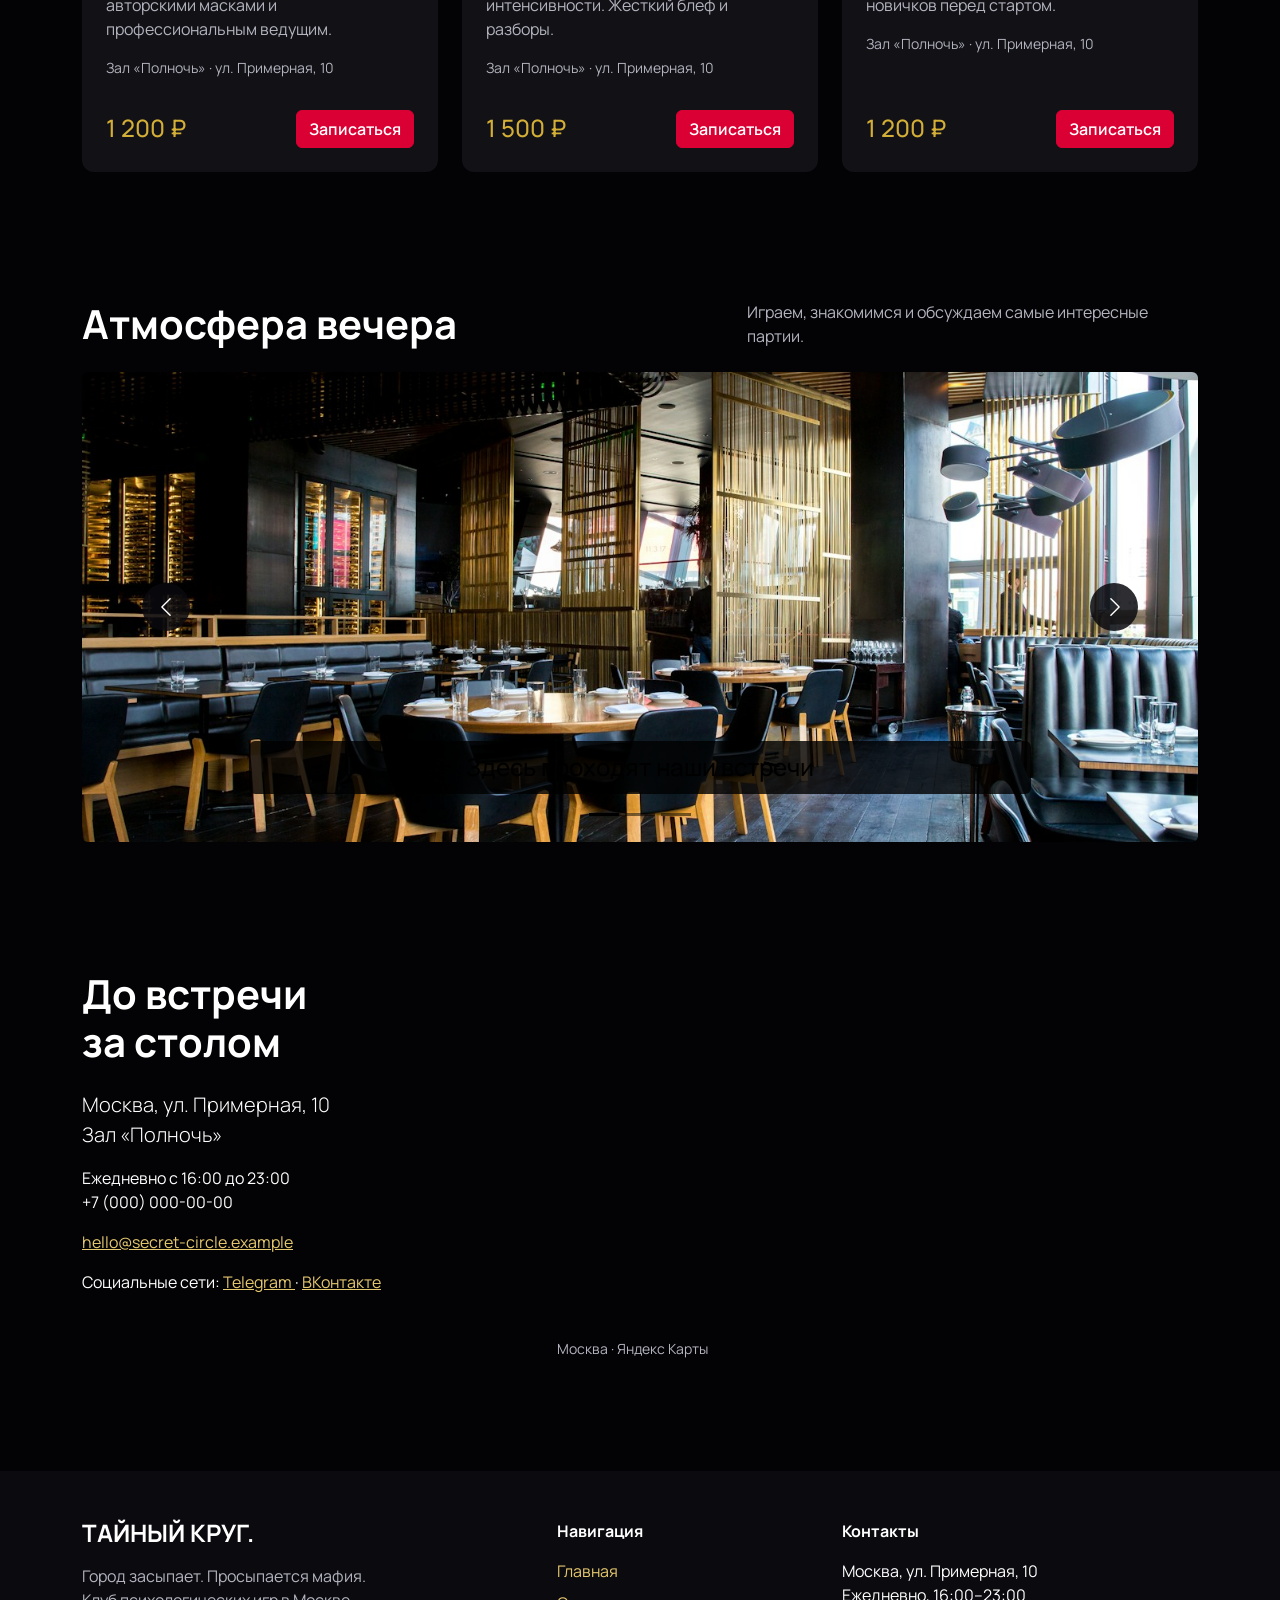
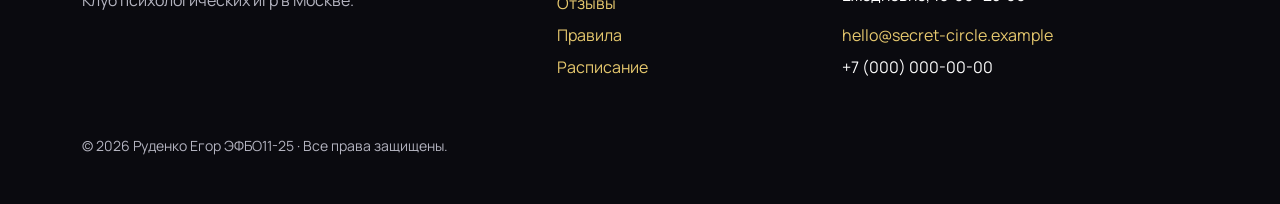
==== commit 591c5511: "check" ====
--- a/index.html
+++ b/index.html
@@ -428,7 +428,7 @@
         </div>
         <div class="d-flex flex-column flex-md-row justify-content-between gap-2 mt-5 text-body-secondary small">
           <p class="mb-0">
-            © 2026 * · Учебный проект
+            © 2026 Руденко Егор ЭФБО11-25 · Все права защищены.
           </p>
         </div>
       </div>
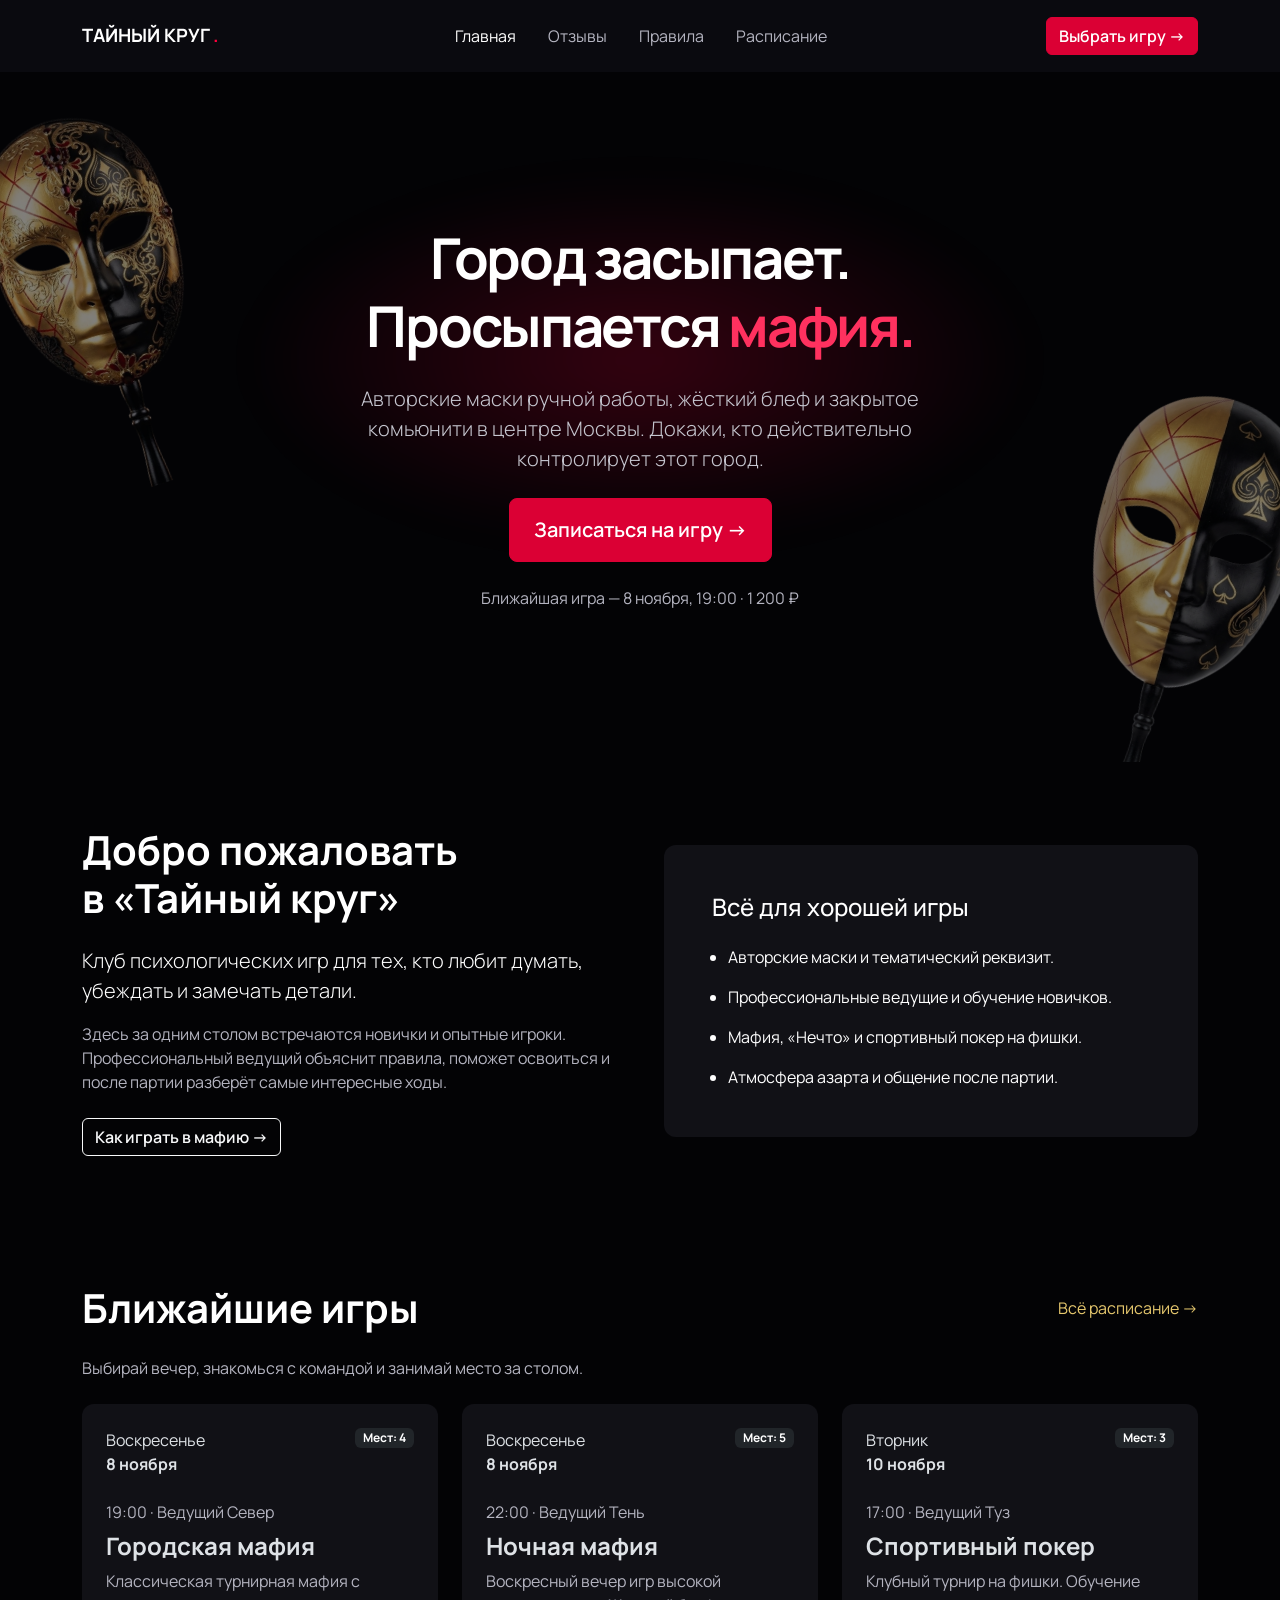
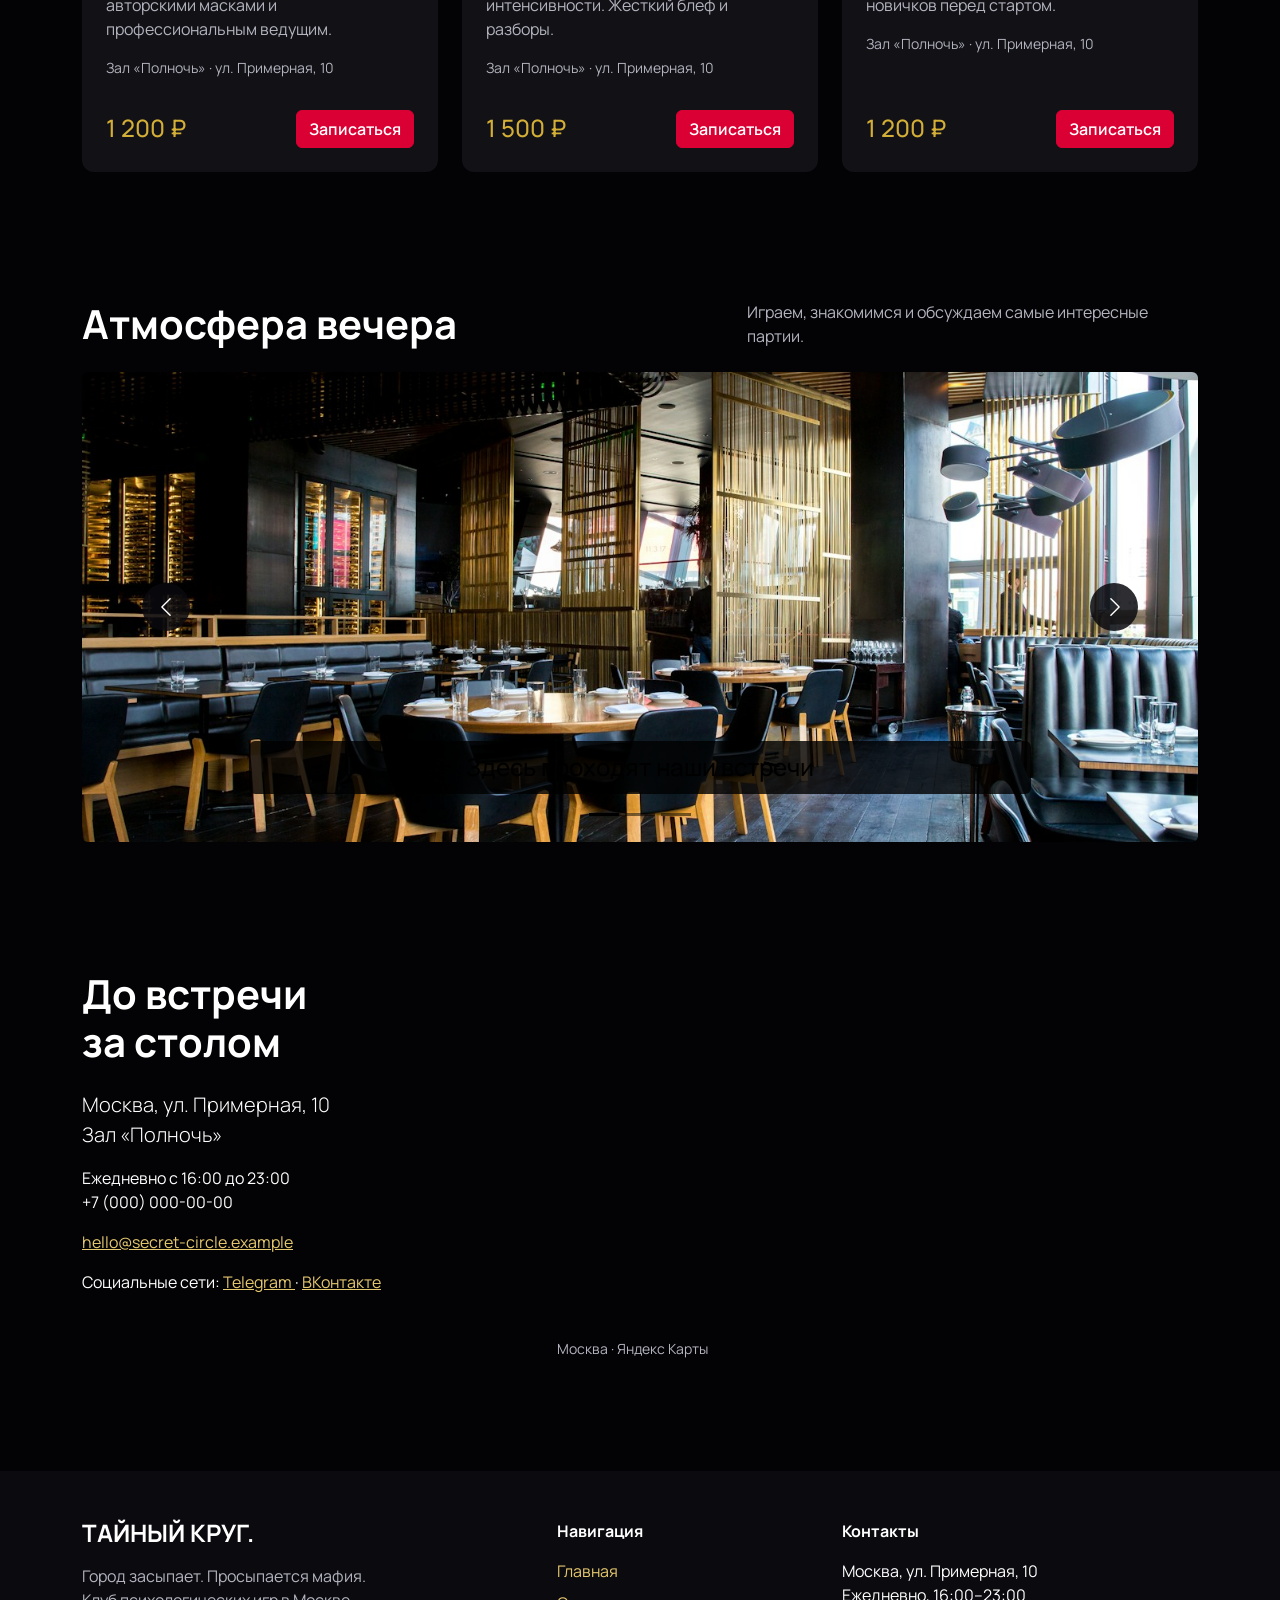
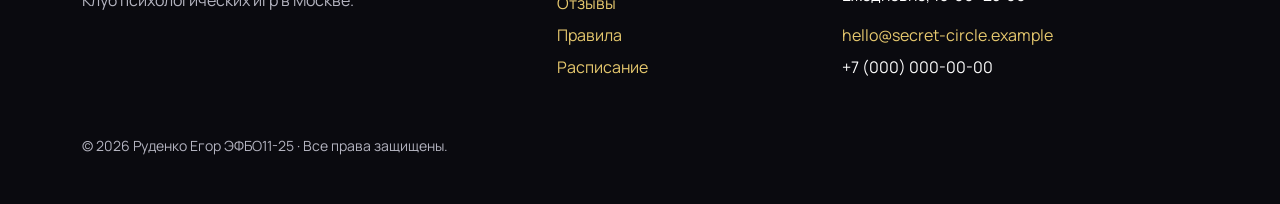
==== commit d38eeec1: "check" ====
--- a/index.html
+++ b/index.html
@@ -78,7 +78,7 @@
               Записаться на игру →
             </button>
             <p class="text-body-secondary mt-4 mb-0">
-              Ближайшая игра — 30 октября, 19:00 · 1 200 ₽
+              Ближайшая игра — 8 ноября, 19:00 · 1 200 ₽
             </p>
           </div>
         </div>
@@ -145,10 +145,10 @@
                 <div class="card-body p-4 d-flex flex-column">
                   <div class="d-flex justify-content-between align-items-start gap-2 mb-4">
                     <p class="mb-0">
-                      Пятница
+                      Воскресенье
                       <br>
                       <strong>
-                        30 октября
+                        8 ноября
                       </strong>
                     </p>
                     <span class="badge text-bg-dark">
@@ -183,10 +183,10 @@
                 <div class="card-body p-4 d-flex flex-column">
                   <div class="d-flex justify-content-between align-items-start gap-2 mb-4">
                     <p class="mb-0">
-                      Пятница
+                      Воскресенье
                       <br>
                       <strong>
-                        30 октября
+                        8 ноября
                       </strong>
                     </p>
                     <span class="badge text-bg-dark">
@@ -200,7 +200,7 @@
                     Ночная мафия
                   </h3>
                   <p class="text-body-secondary">
-                    Пятничный вечер игр высокой интенсивности. Жесткий блеф и разборы.
+                    Воскресный вечер игр высокой интенсивности. Жесткий блеф и разборы.
                   </p>
                   <p class="small text-body-secondary">
                     Зал «Полночь» · ул. Примерная, 10
@@ -221,10 +221,10 @@
                 <div class="card-body p-4 d-flex flex-column">
                   <div class="d-flex justify-content-between align-items-start gap-2 mb-4">
                     <p class="mb-0">
-                      Суббота
+                      Вторник
                       <br>
                       <strong>
-                        31 октября
+                        10 ноября
                       </strong>
                     </p>
                     <span class="badge text-bg-dark">
@@ -446,7 +446,7 @@
                 <div class="booking-summary p-3">
                   <h3 class="h4 mb-3">Городская мафия</h3>
                   <dl class="mb-3">
-                    <dt>Дата и время</dt><dd>30 октября 2026 · 19:00</dd>
+                    <dt>Дата и время</dt><dd>8 ноября 2026 · 19:00</dd>
                     <dt>Ведущий</dt><dd>Север</dd>
                     <dt>Место встречи</dt><dd>Зал «Полночь»<br>ул. Примерная, 10</dd>
                     <dt>Свободные места</dt><dd class="mb-0">4</dd>
@@ -538,7 +538,7 @@
                 <div class="booking-summary p-3">
                   <h3 class="h4 mb-3">Ночная мафия</h3>
                   <dl class="mb-3">
-                    <dt>Дата и время</dt><dd>30 октября 2026 · 22:00</dd>
+                    <dt>Дата и время</dt><dd>8 ноября 2026 · 22:00</dd>
                     <dt>Ведущий</dt><dd>Тень</dd>
                     <dt>Место встречи</dt><dd>Зал «Полночь»<br>ул. Примерная, 10</dd>
                     <dt>Свободные места</dt><dd class="mb-0">5</dd>
@@ -630,7 +630,7 @@
                 <div class="booking-summary p-3">
                   <h3 class="h4 mb-3">Спортивный покер</h3>
                   <dl class="mb-3">
-                    <dt>Дата и время</dt><dd>31 октября 2026 · 17:00</dd>
+                    <dt>Дата и время</dt><dd>10 ноября 2026 · 17:00</dd>
                     <dt>Ведущий</dt><dd>Туз</dd>
                     <dt>Место встречи</dt><dd>Зал «Полночь»<br>ул. Примерная, 10</dd>
                     <dt>Свободные места</dt><dd class="mb-0">3</dd>
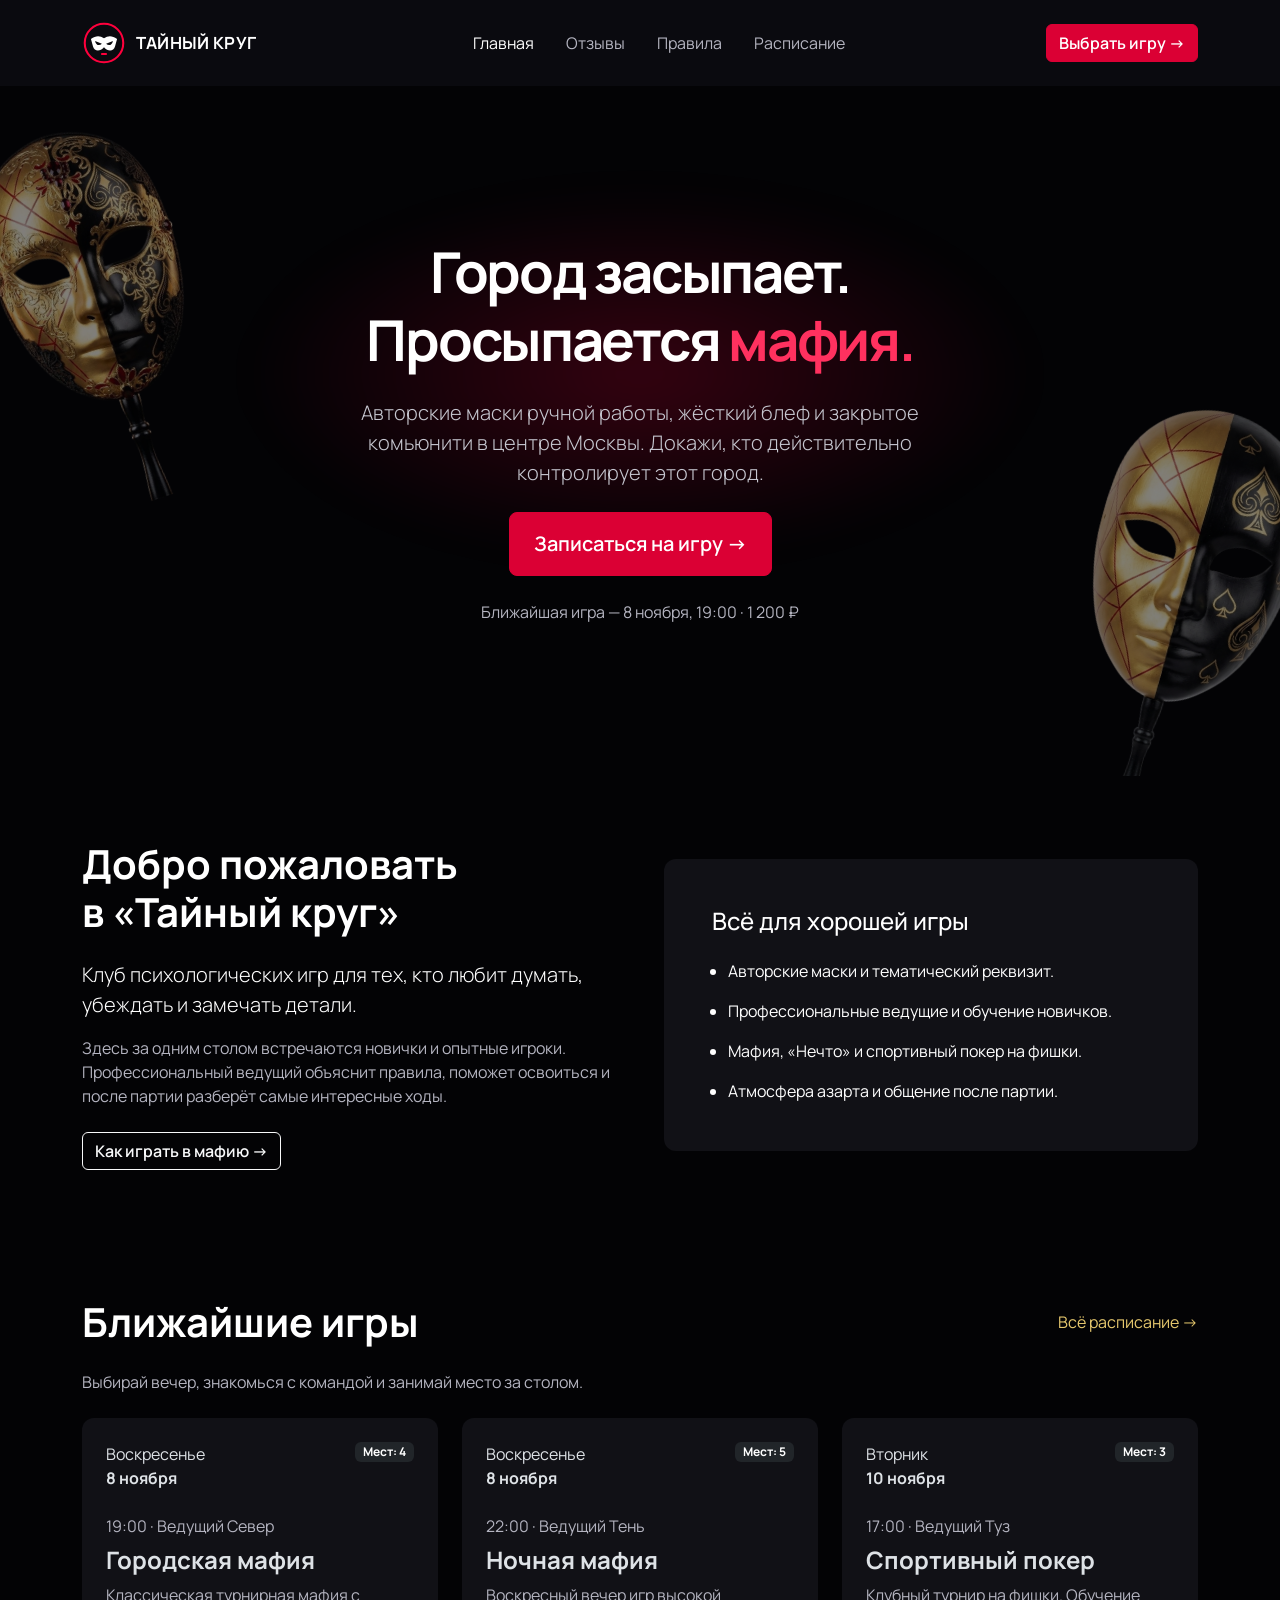
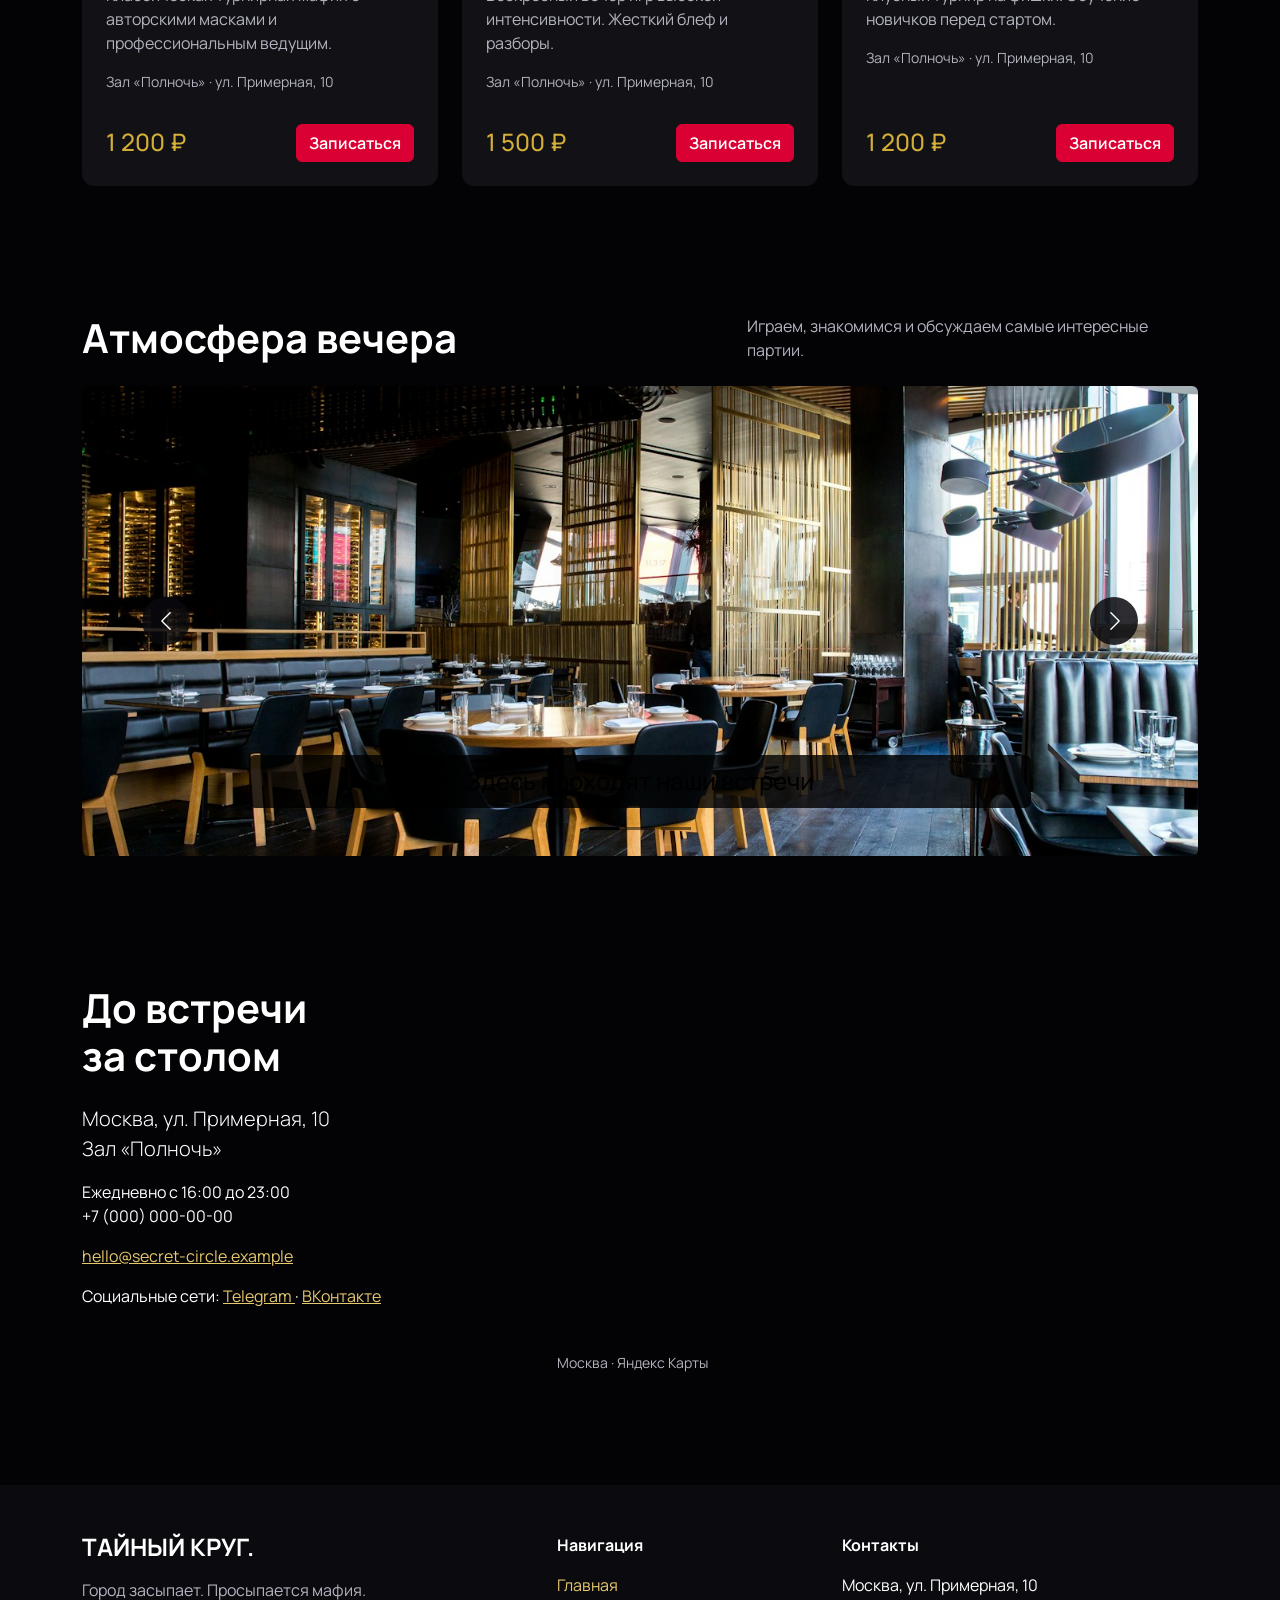
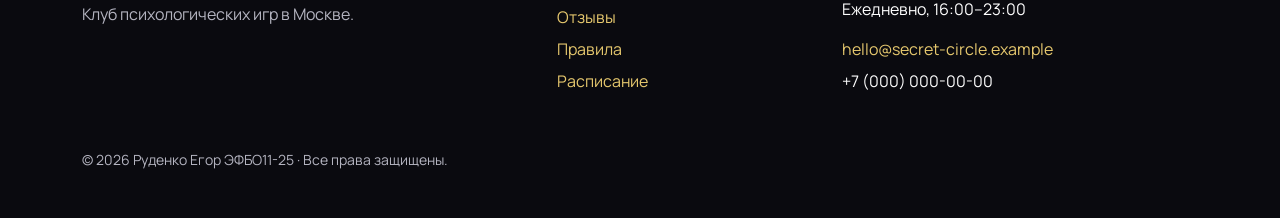
==== commit 536e5a33: "check" ====
--- a/index.html
+++ b/index.html
@@ -21,10 +21,8 @@
       <nav class="navbar navbar-expand-lg py-3" aria-label="Основная навигация">
         <div class="container">
           <a class="navbar-brand fw-bold" href="index.html">
-            ТАЙНЫЙ КРУГ
-            <span class="text-danger">
-              .
-            </span>
+            <img class="brand-mark" src="images/logo.svg" width="44" height="44" alt="" aria-hidden="true">
+            <span>ТАЙНЫЙ КРУГ</span>
           </a>
           <button class="navbar-toggler" type="button" data-bs-toggle="collapse" data-bs-target="#mainNavbar" aria-controls="mainNavbar" aria-expanded="false" aria-label="Открыть меню">
             <span class="navbar-toggler-icon">
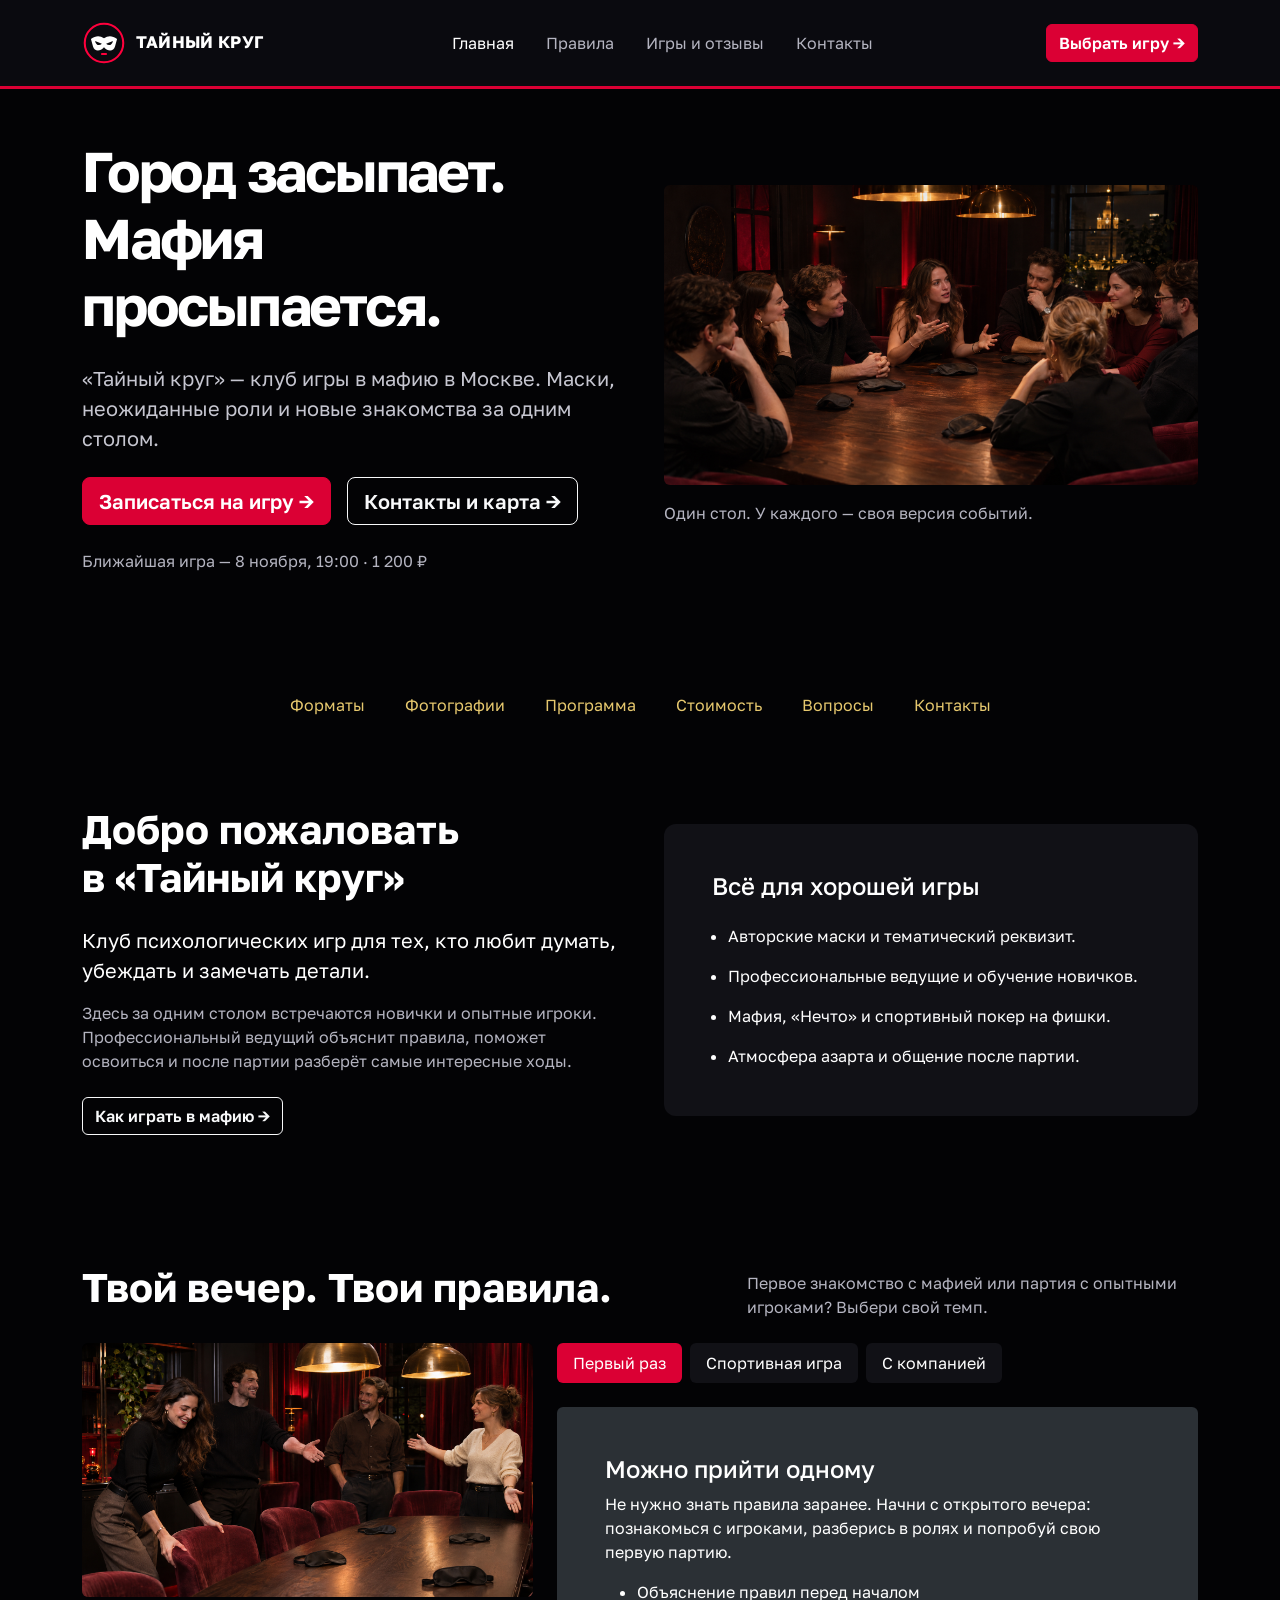
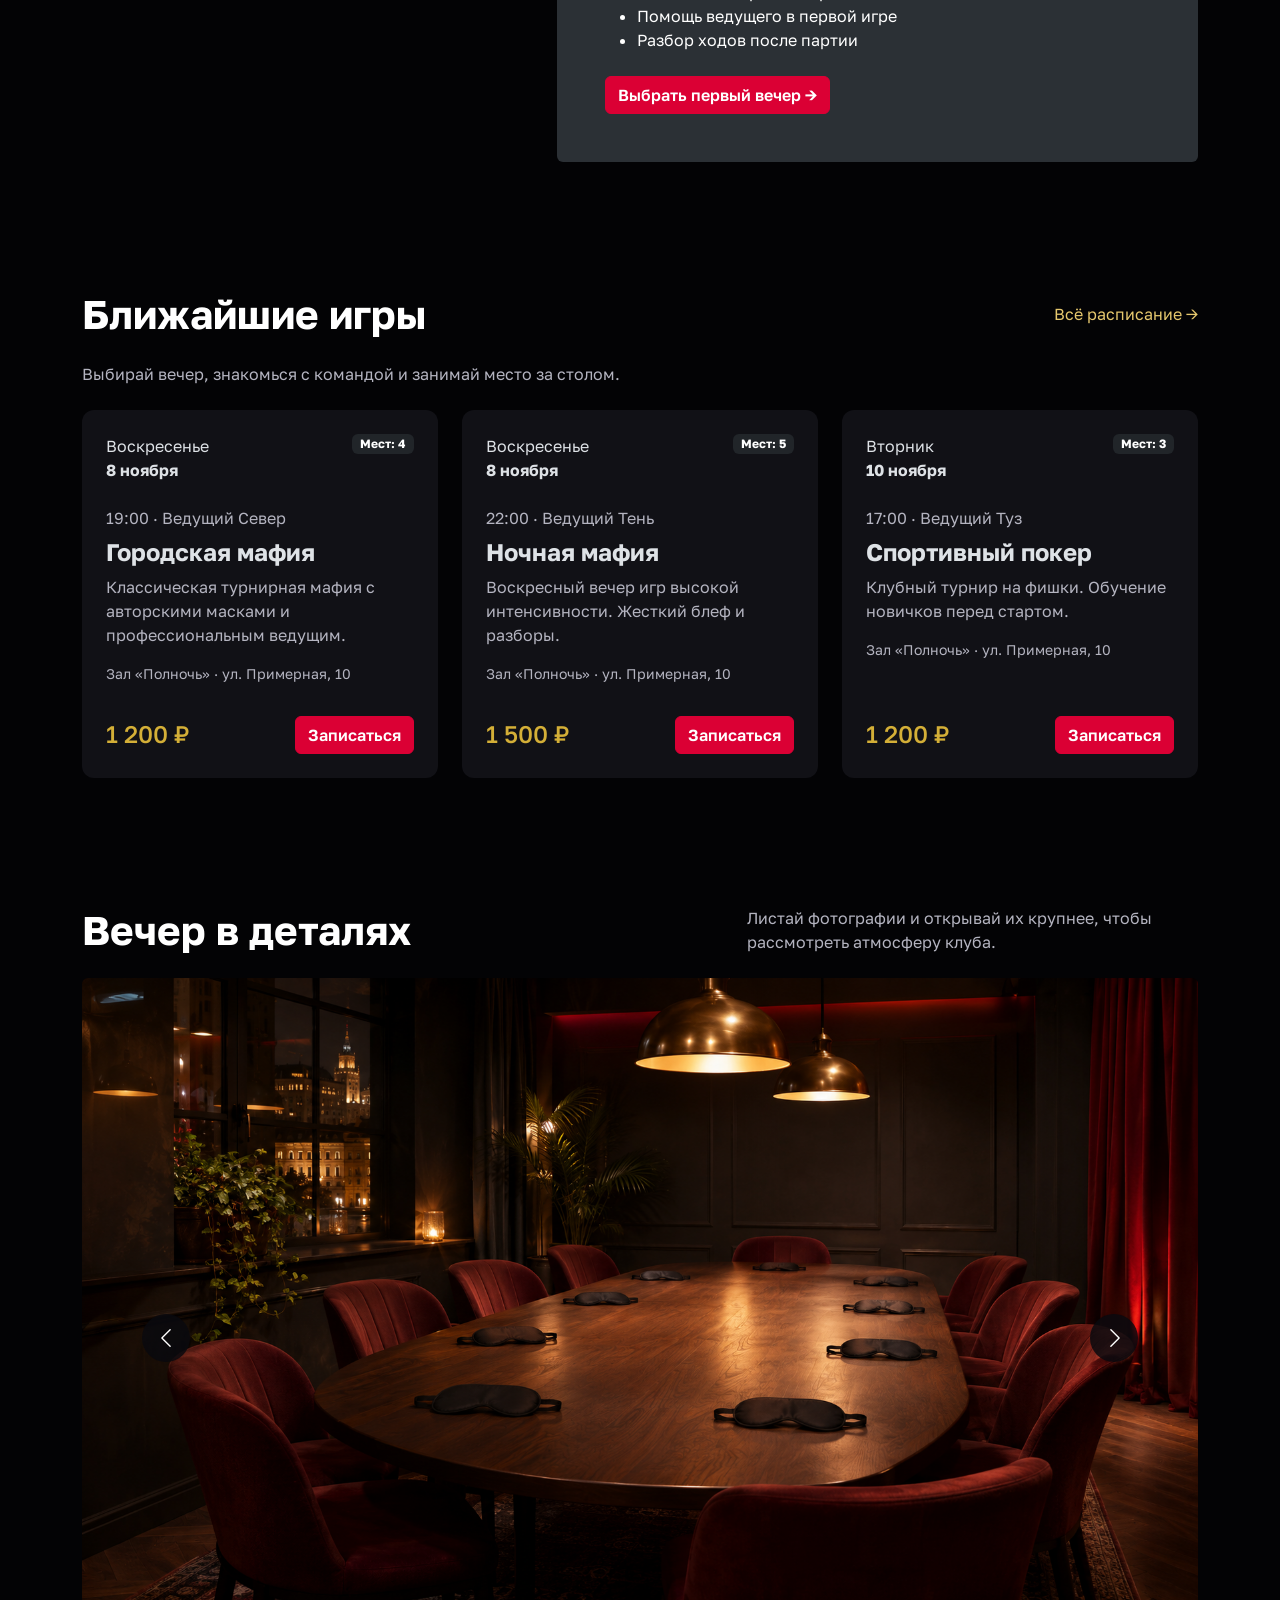
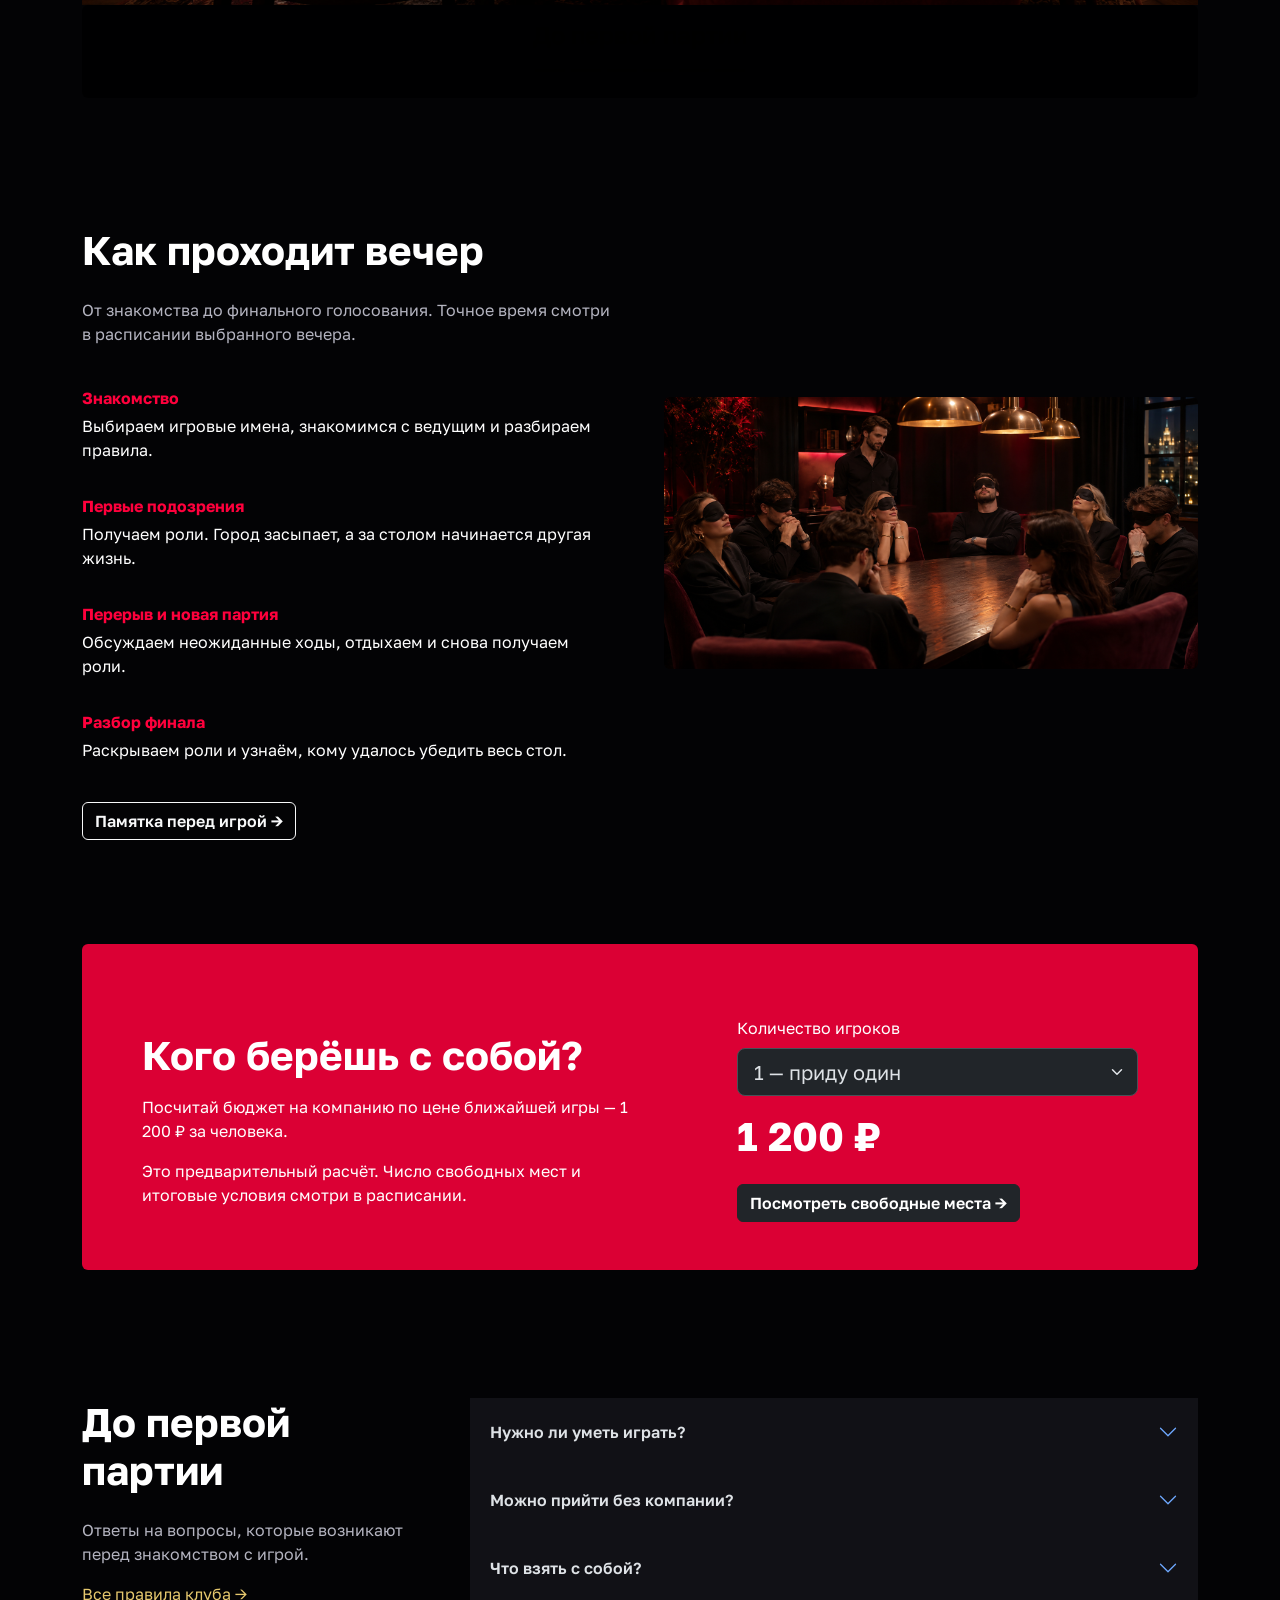
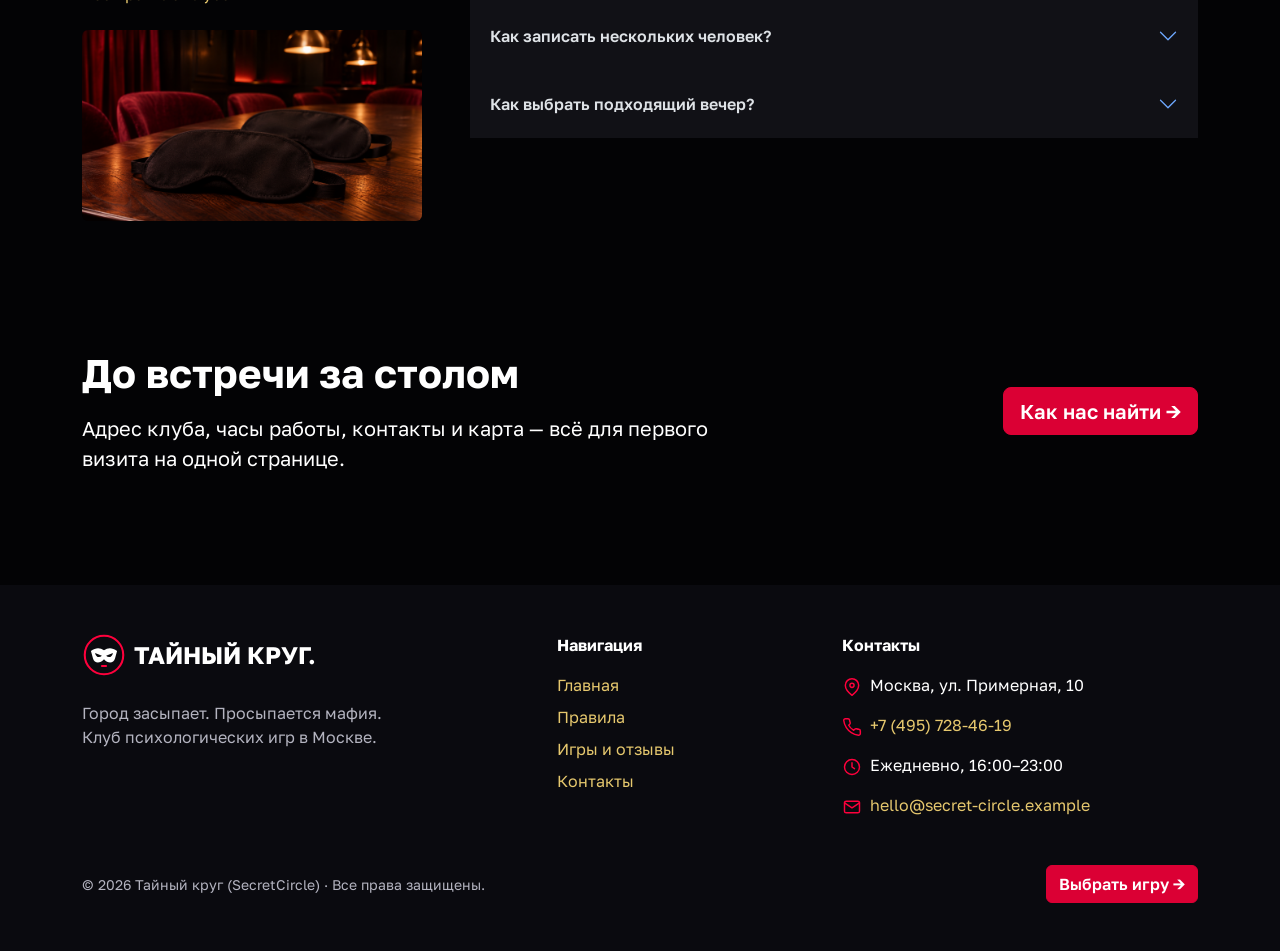
==== commit 7467a512: "major upd" ====
--- a/index.html
+++ b/index.html
@@ -3,21 +3,28 @@
   <head>
     <meta charset="UTF-8">
     <meta name="viewport" content="width=device-width, initial-scale=1.0">
-    <meta name="description" content="Тайный круг — учебный сайт клуба игры Мафия. Правила, отзывы, расписание и демонстрационная запись на игры.">
+    <meta name="description" content="Клуб мафии «Тайный круг» в Москве. Правила игры, отзывы участников, расписание вечеров и запись на игры.">
     <title>
       Главная — Тайный круг
     </title>
     <link href="https://cdn.jsdelivr.net/npm/bootstrap@5.3.8/dist/css/bootstrap.min.css" rel="stylesheet">
     <link rel="preconnect" href="https://fonts.googleapis.com">
     <link rel="preconnect" href="https://fonts.gstatic.com" crossorigin>
-    <link href="https://fonts.googleapis.com/css2?family=Manrope:wght@400;500;600;700;800&amp;display=swap" rel="stylesheet">
-    <link href="css/custom.css" rel="stylesheet">
+    <link href="https://fonts.googleapis.com/css2?family=Golos+Text:wght@400;500;600;700;800;900&amp;display=swap" rel="stylesheet">
+    <link href="css/custom.css?v=20261105-2" rel="stylesheet">
   </head>
   <body>
     <a class="visually-hidden-focusable btn btn-danger position-absolute" href="#main">
       Перейти к содержимому
     </a>
-    <header class="sticky-top">
+    <div class="sunset-intro position-fixed top-0 start-0 w-100 h-100 d-flex align-items-center justify-content-center bg-black text-white" aria-hidden="true">
+      <div class="sunset-orb bg-danger rounded-circle position-absolute">
+</div>
+      <div class="sunset-horizon position-absolute bottom-0 w-100 bg-black">
+</div>
+      <p class="sunset-title display-3 fw-bold position-relative text-center px-4 mb-0">Город засыпает.<br>Просыпается мафия.</p>
+    </div>
+    <header class="sticky-top border-bottom border-danger border-3">
       <nav class="navbar navbar-expand-lg py-3" aria-label="Основная навигация">
         <div class="container">
           <a class="navbar-brand fw-bold" href="index.html">
@@ -36,19 +43,15 @@
                 </a>
               </li>
               <li class="nav-item">
-                <a class="nav-link"  href="reviews.html">
-                  Отзывы
-                </a>
-              </li>
-              <li class="nav-item">
                 <a class="nav-link"  href="rules.html">
                   Правила
                 </a>
               </li>
               <li class="nav-item">
-                <a class="nav-link"  href="schedule.html">
-                  Расписание
-                </a>
+                <a class="nav-link"  href="schedule.html">Игры и отзывы</a>
+              </li>
+              <li class="nav-item">
+                <a class="nav-link" href="contacts.html">Контакты</a>
               </li>
             </ul>
             <a class="btn btn-danger mt-3 mt-lg-0" href="schedule.html">
@@ -59,28 +62,49 @@
       </nav>
     </header>
     <main id="main">
-      <section class="hero position-relative d-flex align-items-center text-center overflow-hidden">
-        <img class="hero-mask mask-left" src="images/mask-ornate.png" alt="" aria-hidden="true">
-        <img class="hero-mask mask-right" src="images/mask-clean.png" alt="" aria-hidden="true">
-        <div class="container position-relative py-5">
-          <div class="hero-copy mx-auto">
-            <h1 class="display-3 fw-bold mb-4">
-              Город засыпает.
-              <br>
-              Просыпается <span class="hero-accent">мафия.</span>
-            </h1>
-            <p class="lead mb-4">
-              Авторские маски ручной работы, жёсткий блеф и закрытое комьюнити в центре Москвы. Докажи, кто действительно контролирует этот город.
-            </p>
-            <button class="btn btn-danger btn-lg px-4 py-3" type="button" data-bs-toggle="modal" data-bs-target="#booking1">
-              Записаться на игру →
-            </button>
-            <p class="text-body-secondary mt-4 mb-0">
-              Ближайшая игра — 8 ноября, 19:00 · 1 200 ₽
-            </p>
-          </div>
-        </div>
-      </section>
+      <section class="hero py-5">
+<div class="container">
+<div class="row g-5 align-items-center">
+<div class="col-lg-6">
+<h1 class="display-4 fw-bold mb-4">Город засыпает.<br>Мафия просыпается.</h1>
+<p class="lead mb-4">«Тайный круг» — клуб игры в мафию в Москве. Маски, неожиданные роли и новые знакомства за одним столом.</p>
+<div class="d-flex flex-wrap gap-3">
+<button class="btn btn-danger btn-lg" type="button" data-bs-toggle="modal" data-bs-target="#booking1">Записаться на игру →</button>
+<a class="btn btn-outline-light btn-lg" href="contacts.html">Контакты и карта →</a>
+</div>
+<p class="text-body-secondary mt-4 mb-0">Ближайшая игра — 8 ноября, 19:00 · 1 200 ₽</p>
+</div>
+<div class="col-lg-6">
+<figure class="mb-0">
+<img src="images/club-game.png" class="img-fluid w-100 rounded feature-photo" width="1200" height="800" alt="Игроки обсуждают подозрения за общим столом" fetchpriority="high">
+<figcaption class="mt-3 text-body-secondary">Один стол. У каждого — своя версия событий.</figcaption>
+</figure>
+</div>
+</div>
+</div>
+</section>
+<nav class="container py-3" aria-label="Разделы главной страницы">
+<ul class="nav justify-content-center gap-2">
+<li class="nav-item">
+<a class="nav-link" href="#formats">Форматы</a>
+</li>
+<li class="nav-item">
+<a class="nav-link" href="#gallery">Фотографии</a>
+</li>
+<li class="nav-item">
+<a class="nav-link" href="#evening">Программа</a>
+</li>
+<li class="nav-item">
+<a class="nav-link" href="#company">Стоимость</a>
+</li>
+<li class="nav-item">
+<a class="nav-link" href="#faq">Вопросы</a>
+</li>
+<li class="nav-item">
+<a class="nav-link" href="contacts.html">Контакты</a>
+</li>
+</ul>
+</nav>
       <section class="section-space" id="about">
         <div class="container">
           <div class="row g-5 align-items-center">
@@ -124,6 +148,68 @@
           </div>
         </div>
       </section>
+<section class="section-space" id="formats">
+<div class="container">
+<div class="row g-4 align-items-end mb-4">
+<div class="col-lg-7">
+<h2 class="display-6 fw-bold">Твой вечер. Твои правила.</h2>
+</div>
+<div class="col-lg-5">
+<p class="text-body-secondary mb-0">Первое знакомство с мафией или партия с опытными игроками? Выбери свой темп.</p>
+</div>
+</div>
+<div class="row g-4">
+<div class="col-lg-5">
+<img src="images/club-welcome.png" class="img-fluid rounded w-100 feature-photo" width="1400" height="1000" alt="Друзья общаются за общим столом" loading="lazy">
+</div>
+<div class="col-lg-7">
+<ul class="nav nav-pills gap-2 mb-4" role="tablist" aria-label="Формат игры">
+<li class="nav-item" role="presentation">
+<button class="nav-link active" id="first-tab" data-bs-toggle="pill" data-bs-target="#first-format" type="button" role="tab" aria-controls="first-format" aria-selected="true">Первый раз</button>
+</li>
+<li class="nav-item" role="presentation">
+<button class="nav-link " id="sport-tab" data-bs-toggle="pill" data-bs-target="#sport-format" type="button" role="tab" aria-controls="sport-format" aria-selected="false">Спортивная игра</button>
+</li>
+<li class="nav-item" role="presentation">
+<button class="nav-link " id="friends-tab" data-bs-toggle="pill" data-bs-target="#friends-format" type="button" role="tab" aria-controls="friends-format" aria-selected="false">С компанией</button>
+</li>
+</ul>
+<div class="tab-content p-4 p-md-5 bg-body-tertiary rounded">
+<div class="tab-pane fade show active" id="first-format" role="tabpanel" aria-labelledby="first-tab" tabindex="0">
+<h3 class="h4">Можно прийти одному</h3>
+<p>Не нужно знать правила заранее. Начни с открытого вечера: познакомься с игроками, разберись в ролях и попробуй свою первую партию.</p>
+<ul class="mb-4">
+<li>Объяснение правил перед началом</li>
+<li>Помощь ведущего в первой игре</li>
+<li>Разбор ходов после партии</li>
+</ul>
+<a href="schedule.html" class="btn btn-danger">Выбрать первый вечер →</a>
+</div>
+<div class="tab-pane fade " id="sport-format" role="tabpanel" aria-labelledby="sport-tab" tabindex="0">
+<h3 class="h4">Логика и точные решения</h3>
+<p>Регламентированные речи, голосование и борьба аргументов. Подойдёт, если ты уже знаешь базовые роли и хочешь играть внимательнее.</p>
+<ul class="mb-4">
+<li>Классические роли и регламент</li>
+<li>Одинаковое время на выступление</li>
+<li>Обсуждение тактики после игры</li>
+</ul>
+<a href="rules.html" class="btn btn-danger">Изучить регламент →</a>
+</div>
+<div class="tab-pane fade " id="friends-format" role="tabpanel" aria-labelledby="friends-tab" tabindex="0">
+<h3 class="h4">Друзья с неожиданной стороны</h3>
+<p>Приходите вместе на открытый вечер. Укажите количество участников при записи и добавьте комментарий, что вы одной компанией.</p>
+<ul class="mb-4">
+<li>Выбор вечера в расписании</li>
+<li>Количество гостей в форме записи</li>
+<li>Ограничения по местам указаны у каждой игры</li>
+</ul>
+<a href="#company" class="btn btn-danger">Посчитать стоимость →</a>
+</div>
+</div>
+</div>
+</div>
+</div>
+</section>
       <section class="section-space" id="games">
         <div class="container">
           <div class="d-flex flex-wrap justify-content-between align-items-center gap-3 mb-4">
@@ -255,124 +341,142 @@
           </div>
         </div>
       </section>
-      <section class="section-space" id="gallery">
-        <div class="container">
-          <div class="row g-4 align-items-end mb-4">
-            <div class="col-md-7">
-              <h2 class="display-6 fw-bold mb-0">
-                Атмосфера вечера
-              </h2>
-            </div>
-            <div class="col-md-5">
-              <p class="text-body-secondary mb-0">
-                Играем, знакомимся и обсуждаем самые интересные партии.
-              </p>
-            </div>
-          </div>
-          <div id="clubGallery" class="carousel slide" aria-label="Фотогалерея атмосферы клуба">
-            <div class="carousel-indicators">
-              <button type="button" data-bs-target="#clubGallery" data-bs-slide-to="0" class="active" aria-current="true" aria-label="Фото 1: интерьер">
-              </button>
-              <button type="button" data-bs-target="#clubGallery" data-bs-slide-to="1" aria-label="Фото 2: участники игры в мафию">
-              </button>
-              <button type="button" data-bs-target="#clubGallery" data-bs-slide-to="2" aria-label="Фото 3: ночная фаза игры">
-              </button>
-            </div>
-            <div class="carousel-inner rounded">
-              <div class="carousel-item active">
-                <img src="images/interior.jpg" class="d-block w-100 gallery-photo" alt="Пример уютного интерьера с деревянными столами и тёплым освещением" loading="lazy">
-                <div class="carousel-caption">
-                  <p class="h4">
-                    Здесь проходят наши встречи
-                  </p>
-                </div>
-              </div>
-              <div class="carousel-item">
-                <img src="images/mafia-evening.jpg" class="d-block w-100 gallery-photo" alt="Участники игры в мафию за столом держат маски перед лицом" loading="lazy">
-                <div class="carousel-caption">
-                  <p class="h4">
-                    Собрались за одним столом
-                  </p>
-                </div>
-              </div>
-              <div class="carousel-item">
-                <img src="images/mafia-night.jpg" class="d-block w-100 gallery-photo" alt="Игроки в масках во время ночной фазы мафии" loading="lazy">
-                <div class="carousel-caption">
-                  <p class="h4">
-                    Ночная фаза игры
-                  </p>
-                </div>
-              </div>
-            </div>
-            <button class="carousel-control-prev" type="button" data-bs-target="#clubGallery" data-bs-slide="prev">
-              <span class="carousel-control-prev-icon" aria-hidden="true">
-              </span>
-              <span class="visually-hidden">
-                Предыдущее фото
-              </span>
-            </button>
-            <button class="carousel-control-next" type="button" data-bs-target="#clubGallery" data-bs-slide="next">
-              <span class="carousel-control-next-icon" aria-hidden="true">
-              </span>
-              <span class="visually-hidden">
-                Следующее фото
-              </span>
-            </button>
-          </div>
-        </div>
-      </section>
-      <section class="section-space" id="contacts">
-        <div class="container">
-          <div class="row g-4">
-            <div class="col-lg-5">
-              <h2 class="display-6 fw-bold mb-4">
-                До встречи
-                <br>
-                за столом
-              </h2>
-              <p class="lead">
-                Москва, ул. Примерная, 10
-                <br>
-                Зал «Полночь»
-              </p>
-              <p>
-                Ежедневно с 16:00 до 23:00
-                <br>
-                +7 (000) 000-00-00
-              </p>
-              <a href="mailto:hello@secret-circle.example">
-                hello@secret-circle.example
-              </a>
-              <p class="mt-3">
-                Социальные сети:
-                <a href="https://example.com/secret-circle/telegram" target="_blank" rel="noopener noreferrer">
-                  Telegram
-                </a>
-                ·
-                <a href="https://example.com/secret-circle/vk" target="_blank" rel="noopener noreferrer">
-                  ВКонтакте
-                </a>
-              </p>
-            </div>
-            <div class="col-lg-7">
-              <div class="ratio ratio-16x9">
-                <iframe class="rounded" title="Карта Москвы — Яндекс Карты" src="https://yandex.ru/map-widget/v1/?ll=37.617635%2C55.755814&amp;z=12" loading="lazy" referrerpolicy="no-referrer">
-                </iframe>
-              </div>
-              <p class="text-body-secondary small mt-2 mb-0">
-                Москва · Яндекс Карты
-              </p>
-            </div>
-          </div>
-        </div>
-      </section>
+      <section class="section-space" id="gallery"><div class="container">
+  <div class="row g-4 align-items-end mb-4"><div class="col-md-7"><h2 class="display-6 fw-bold mb-0">Вечер в деталях</h2></div><div class="col-md-5"><p class="text-body-secondary mb-0">Листай фотографии и открывай их крупнее, чтобы рассмотреть атмосферу клуба.</p></div></div>
+  <div id="clubGallery" class="carousel slide" aria-label="Фотографии клуба">
+    <div class="carousel-indicators"><button type="button" data-bs-target="#clubGallery" data-bs-slide-to="0" class="active" aria-current="true" aria-label="До первой партии"></button><button type="button" data-bs-target="#clubGallery" data-bs-slide-to="1"  aria-label="Вечер начинается"></button><button type="button" data-bs-target="#clubGallery" data-bs-slide-to="2"  aria-label="У каждого своя версия"></button><button type="button" data-bs-target="#clubGallery" data-bs-slide-to="3"  aria-label="Город засыпает"></button><button type="button" data-bs-target="#clubGallery" data-bs-slide-to="4"  aria-label="Всё решают детали"></button><button type="button" data-bs-target="#clubGallery" data-bs-slide-to="5"  aria-label="Ведущий держит ритм"></button></div>
+    <div class="carousel-inner rounded"><div class="carousel-item active"><button class="photo-open d-block w-100 p-0 border-0 bg-transparent" type="button" data-bs-toggle="modal" data-bs-target="#photoModal" data-photo="images/club-interior.png" data-caption="До первой партии" aria-label="Увеличить: До первой партии"><img src="images/club-interior.png" class="d-block w-100 gallery-photo" width="1400" height="800" alt="Зал с большим деревянным столом, бордовыми креслами и масками" loading="lazy"></button><div class="carousel-caption position-static pt-3 pb-5"><p class="h4">До первой партии</p></div></div><div class="carousel-item "><button class="photo-open d-block w-100 p-0 border-0 bg-transparent" type="button" data-bs-toggle="modal" data-bs-target="#photoModal" data-photo="images/club-welcome.png" data-caption="Вечер начинается" aria-label="Увеличить: Вечер начинается"><img src="images/club-welcome.png" class="d-block w-100 gallery-photo" width="1400" height="800" alt="Гости знакомятся и занимают места за столом" loading="lazy"></button><div class="carousel-caption position-static pt-3 pb-5"><p class="h4">Вечер начинается</p></div></div><div class="carousel-item "><button class="photo-open d-block w-100 p-0 border-0 bg-transparent" type="button" data-bs-toggle="modal" data-bs-target="#photoModal" data-photo="images/club-game.png" data-caption="У каждого своя версия" aria-label="Увеличить: У каждого своя версия"><img src="images/club-game.png" class="d-block w-100 gallery-photo" width="1400" height="800" alt="Игроки обсуждают подозрения за общим столом" loading="lazy"></button><div class="carousel-caption position-static pt-3 pb-5"><p class="h4">У каждого своя версия</p></div></div><div class="carousel-item "><button class="photo-open d-block w-100 p-0 border-0 bg-transparent" type="button" data-bs-toggle="modal" data-bs-target="#photoModal" data-photo="images/club-night.png" data-caption="Город засыпает" aria-label="Увеличить: Город засыпает"><img src="images/club-night.png" class="d-block w-100 gallery-photo" width="1400" height="800" alt="Ночная фаза игры: участники в чёрных масках" loading="lazy"></button><div class="carousel-caption position-static pt-3 pb-5"><p class="h4">Город засыпает</p></div></div><div class="carousel-item "><button class="photo-open d-block w-100 p-0 border-0 bg-transparent" type="button" data-bs-toggle="modal" data-bs-target="#photoModal" data-photo="images/club-masks.png" data-caption="Всё решают детали" aria-label="Увеличить: Всё решают детали"><img src="images/club-masks.png" class="d-block w-100 gallery-photo" width="1400" height="800" alt="Чёрные маски на деревянном игровом столе" loading="lazy"></button><div class="carousel-caption position-static pt-3 pb-5"><p class="h4">Всё решают детали</p></div></div><div class="carousel-item "><button class="photo-open d-block w-100 p-0 border-0 bg-transparent" type="button" data-bs-toggle="modal" data-bs-target="#photoModal" data-photo="images/club-host.png" data-caption="Ведущий держит ритм" aria-label="Увеличить: Ведущий держит ритм"><img src="images/club-host.png" class="d-block w-100 gallery-photo" width="1400" height="800" alt="Ведущий клуба рядом с игровым столом" loading="lazy"></button><div class="carousel-caption position-static pt-3 pb-5"><p class="h4">Ведущий держит ритм</p></div></div></div>
+    <button class="carousel-control-prev" type="button" data-bs-target="#clubGallery" data-bs-slide="prev"><span class="carousel-control-prev-icon" aria-hidden="true"></span><span class="visually-hidden">Предыдущее фото</span></button>
+    <button class="carousel-control-next" type="button" data-bs-target="#clubGallery" data-bs-slide="next"><span class="carousel-control-next-icon" aria-hidden="true"></span><span class="visually-hidden">Следующее фото</span></button>
+  </div>
+</div></section>
+<section class="section-space" id="evening">
+<div class="container">
+<div class="row g-5 align-items-center">
+<div class="col-lg-6">
+<h2 class="display-6 fw-bold mb-4">Как проходит вечер</h2>
+<p class="text-body-secondary mb-4">От знакомства до финального голосования. Точное время смотри в расписании выбранного вечера.</p>
+<ol class="list-group list-group-flush">
+<li class="list-group-item bg-transparent text-white px-0 py-3 border-0">
+<strong class="text-danger">Знакомство</strong>
+<p class="mb-0 mt-1">Выбираем игровые имена, знакомимся с ведущим и разбираем правила.</p>
+</li>
+<li class="list-group-item bg-transparent text-white px-0 py-3 border-0">
+<strong class="text-danger">Первые подозрения</strong>
+<p class="mb-0 mt-1">Получаем роли. Город засыпает, а за столом начинается другая жизнь.</p>
+</li>
+<li class="list-group-item bg-transparent text-white px-0 py-3 border-0">
+<strong class="text-danger">Перерыв и новая партия</strong>
+<p class="mb-0 mt-1">Обсуждаем неожиданные ходы, отдыхаем и снова получаем роли.</p>
+</li>
+<li class="list-group-item bg-transparent text-white px-0 py-3 border-0">
+<strong class="text-danger">Разбор финала</strong>
+<p class="mb-0 mt-1">Раскрываем роли и узнаём, кому удалось убедить весь стол.</p>
+</li>
+</ol>
+<button class="btn btn-outline-light mt-4" data-bs-toggle="offcanvas" data-bs-target="#beginnerGuide" aria-controls="beginnerGuide" type="button">Памятка перед игрой →</button>
+</div>
+<div class="col-lg-6">
+<img src="images/club-night.png" class="img-fluid rounded w-100 feature-photo" width="1200" height="1000" alt="Ночная фаза: игроки в масках за столом" loading="lazy">
+</div>
+</div>
+</div>
+</section>
+<section class="section-space" id="company">
+<div class="container">
+<div class="row g-4 align-items-center bg-danger text-white rounded p-3 p-md-5 mx-0">
+<div class="col-lg-6">
+<h2 class="display-6 fw-bold mb-3">Кого берёшь с собой?</h2>
+<p>Посчитай бюджет на компанию по цене ближайшей игры — 1 200 ₽ за человека.</p>
+<p class="text-white mb-0">Это предварительный расчёт. Число свободных мест и итоговые условия смотри в расписании.</p>
+</div>
+<div class="col-lg-5 offset-lg-1">
+<div id="costCalculator">
+<label for="playerCount" class="form-label">Количество игроков</label>
+<select id="playerCount" class="form-select form-select-lg mb-3">
+<option value="1">1 — приду один</option>
+<option value="2">2 — вдвоём</option>
+<option value="3">3 — небольшой компанией</option>
+<option value="4">4 — вместе веселее</option>
+<option value="5">5 игроков</option>
+<option value="6">6 игроков</option>
+</select>
+
+<output for="playerCount" id="totalCost" aria-label="Общая стоимость" class="display-6 fw-bold d-block mb-4" aria-live="polite">1 200 ₽</output>
+<a href="schedule.html" class="btn btn-dark">Посмотреть свободные места →</a>
+<noscript>
+<p class="mt-3">Умножь число участников на 1 200 ₽.</p>
+</noscript>
+</div>
+</div>
+</div>
+</div>
+</section>
+<section class="section-space" id="faq">
+<div class="container">
+<div class="row g-5">
+<div class="col-lg-4">
+<h2 class="display-6 fw-bold mb-4">До первой партии</h2>
+<p class="text-body-secondary">Ответы на вопросы, которые возникают перед знакомством с игрой.</p>
+<a href="rules.html" class="text-link">Все правила клуба →</a>
+<img src="images/club-masks.png" class="img-fluid rounded mt-4 d-none d-lg-block" width="1400" height="900" alt="Чёрные маски на игровом столе" loading="lazy">
+</div>
+<div class="col-lg-8">
+<div class="accordion accordion-flush" id="firstQuestions">
+<div class="accordion-item border-0">
+<h3 class="accordion-header">
+<button class="accordion-button collapsed py-4" type="button" data-bs-toggle="collapse" data-bs-target="#answer0" aria-expanded="false" aria-controls="answer0">Нужно ли уметь играть?</button>
+</h3>
+<div id="answer0" class="accordion-collapse collapse" data-bs-parent="#firstQuestions">
+<div class="accordion-body">Нет. Выбирай открытый вечер для новичков: ведущий объяснит роли, порядок хода и голосование. Базовые правила можно заранее прочитать на странице «Правила».</div>
+</div>
+</div>
+<div class="accordion-item border-0">
+<h3 class="accordion-header">
+<button class="accordion-button collapsed py-4" type="button" data-bs-toggle="collapse" data-bs-target="#answer1" aria-expanded="false" aria-controls="answer1">Можно прийти без компании?</button>
+</h3>
+<div id="answer1" class="accordion-collapse collapse" data-bs-parent="#firstQuestions">
+<div class="accordion-body">Да. Мафия помогает познакомиться прямо за столом. Необязательно приводить друзей или заранее собирать команду.</div>
+</div>
+</div>
+<div class="accordion-item border-0">
+<h3 class="accordion-header">
+<button class="accordion-button collapsed py-4" type="button" data-bs-toggle="collapse" data-bs-target="#answer2" aria-expanded="false" aria-controls="answer2">Что взять с собой?</button>
+</h3>
+<div id="answer2" class="accordion-collapse collapse" data-bs-parent="#firstQuestions">
+<div class="accordion-body">Достаточно хорошего настроения. Маски и игровой реквизит уже входят в формат вечера. Приходи немного раньше начала, чтобы спокойно освоиться.</div>
+</div>
+</div>
+<div class="accordion-item border-0">
+<h3 class="accordion-header">
+<button class="accordion-button collapsed py-4" type="button" data-bs-toggle="collapse" data-bs-target="#answer3" aria-expanded="false" aria-controls="answer3">Как записать нескольких человек?</button>
+</h3>
+<div id="answer3" class="accordion-collapse collapse" data-bs-parent="#firstQuestions">
+<div class="accordion-body">Открой расписание, выбери вечер и укажи количество игроков в форме. У каждой игры свой лимит участников: ориентируйся на свободные места в карточке.</div>
+</div>
+</div>
+<div class="accordion-item border-0">
+<h3 class="accordion-header">
+<button class="accordion-button collapsed py-4" type="button" data-bs-toggle="collapse" data-bs-target="#answer4" aria-expanded="false" aria-controls="answer4">Как выбрать подходящий вечер?</button>
+</h3>
+<div id="answer4" class="accordion-collapse collapse" data-bs-parent="#firstQuestions">
+<div class="accordion-body">В расписании указаны дата, время, формат, стоимость и свободные места. Для первого знакомства выбирай открытую игру, а перед записью ознакомься с правилами клуба.</div>
+</div>
+</div>
+</div>
+</div>
+</div>
+</div>
+</section>
+      <section class="section-space" id="contacts"><div class="container"><div class="row g-4 align-items-center"><div class="col-lg-7"><h2 class="display-6 fw-bold mb-3">До встречи за столом</h2><p class="lead mb-lg-0">Адрес клуба, часы работы, контакты и карта — всё для первого визита на одной странице.</p></div><div class="col-lg-5 text-lg-end"><a class="btn btn-danger btn-lg" href="contacts.html">Как нас найти →</a></div></div></div></section>
     </main>
     <footer class="py-5 mt-5">
       <div class="container">
         <div class="row g-4">
           <div class="col-lg-5">
-            <a class="h4 fw-bold text-decoration-none text-white" href="index.html">
-              ТАЙНЫЙ КРУГ.
+            <a class="h4 fw-bold text-decoration-none text-white d-inline-flex align-items-center gap-2" href="index.html">
+              <img src="images/logo.svg" width="44" height="44" alt="" aria-hidden="true">
+              <span>ТАЙНЫЙ КРУГ.</span>
             </a>
             <p class="text-body-secondary mt-3 mb-0">
               Город засыпает. Просыпается мафия.
@@ -391,43 +495,31 @@
                 </a>
               </li>
               <li class="mb-2">
-                <a href="reviews.html">
-                  Отзывы
-                </a>
-              </li>
-              <li class="mb-2">
                 <a href="rules.html">
                   Правила
                 </a>
               </li>
               <li class="mb-2">
-                <a href="schedule.html">
-                  Расписание
-                </a>
+                <a href="schedule.html">Игры и отзывы</a>
               </li>
+            <li class="mb-2"><a href="contacts.html">Контакты</a></li>
             </ul>
           </div>
           <div class="col-sm-6 col-lg-4">
-            <p class="fw-bold">
-              Контакты
-            </p>
-            <p>
-              Москва, ул. Примерная, 10
-              <br>
-              Ежедневно, 16:00–23:00
-            </p>
-            <a href="mailto:hello@secret-circle.example">
-              hello@secret-circle.example
-            </a>
-            <p class="mt-2 mb-0">
-              +7 (000) 000-00-00
-            </p>
+            <p class="fw-bold">Контакты</p>
+            <ul class="list-unstyled d-flex flex-column gap-3 mb-0">
+              <li class="d-flex align-items-start gap-2"><svg class="flex-shrink-0 mt-1 text-danger" width="20" height="20" viewBox="0 0 24 24" fill="none" stroke="currentColor" stroke-width="1.75" stroke-linecap="round" stroke-linejoin="round" aria-hidden="true" focusable="false"><path d="M20 10c0 6-8 12-8 12S4 16 4 10a8 8 0 1 1 16 0Z"/><circle cx="12" cy="10" r="2.5"/></svg><a class="text-white" href="contacts.html#location">Москва, ул. Примерная, 10</a></li>
+              <li class="d-flex align-items-start gap-2"><svg class="flex-shrink-0 mt-1 text-danger" width="20" height="20" viewBox="0 0 24 24" fill="none" stroke="currentColor" stroke-width="1.75" stroke-linecap="round" stroke-linejoin="round" aria-hidden="true" focusable="false"><path d="M22 16.9v3a2 2 0 0 1-2.2 2 19.8 19.8 0 0 1-8.6-3.1 19.5 19.5 0 0 1-6-6A19.8 19.8 0 0 1 2.1 4.2 2 2 0 0 1 4.1 2h3a2 2 0 0 1 2 1.7c.1 1 .4 2 .7 2.8a2 2 0 0 1-.5 2.1L8 9.9a16 16 0 0 0 6 6l1.3-1.3a2 2 0 0 1 2.1-.5c.9.3 1.9.6 2.8.7a2 2 0 0 1 1.8 2.1Z"/></svg><a href="tel:+74957284619">+7 (495) 728-46-19</a></li>
+              <li class="d-flex align-items-start gap-2"><svg class="flex-shrink-0 mt-1 text-danger" width="20" height="20" viewBox="0 0 24 24" fill="none" stroke="currentColor" stroke-width="1.75" stroke-linecap="round" stroke-linejoin="round" aria-hidden="true" focusable="false"><circle cx="12" cy="12" r="9"/><path d="M12 7v5l3 2"/></svg><span>Ежедневно, 16:00–23:00</span></li>
+              <li class="d-flex align-items-start gap-2"><svg class="flex-shrink-0 mt-1 text-danger" width="20" height="20" viewBox="0 0 24 24" fill="none" stroke="currentColor" stroke-width="1.75" stroke-linecap="round" stroke-linejoin="round" aria-hidden="true" focusable="false"><rect x="3" y="5" width="18" height="14" rx="2"/><path d="m3 7 9 6 9-6"/></svg><a class="text-break" href="mailto:hello@secret-circle.example">hello@secret-circle.example</a></li>
+            </ul>
           </div>
         </div>
-        <div class="d-flex flex-column flex-md-row justify-content-between gap-2 mt-5 text-body-secondary small">
-          <p class="mb-0">
-            © 2026 Руденко Егор ЭФБО11-25 · Все права защищены.
+        <div class="d-flex flex-column flex-md-row align-items-start align-items-md-center justify-content-between gap-3 mt-5">
+          <p class="mb-0 text-body-secondary small">
+            © 2026 Тайный круг (SecretCircle) · Все права защищены.
           </p>
+          <a class="btn btn-danger" href="schedule.html">Выбрать игру →</a>
         </div>
       </div>
     </footer>
@@ -436,7 +528,8 @@
         <div class="modal-content">
           <div class="modal-header px-4">
             <h2 class="modal-title fs-5" id="bookingTitle1">Запись на игровой вечер</h2>
-            <button type="button" class="btn-close" data-bs-dismiss="modal" aria-label="Закрыть"></button>
+            <button type="button" class="btn-close" data-bs-dismiss="modal" aria-label="Закрыть">
+</button>
           </div>
           <div class="modal-body p-4">
             <div class="row g-4">
@@ -444,17 +537,21 @@
                 <div class="booking-summary p-3">
                   <h3 class="h4 mb-3">Городская мафия</h3>
                   <dl class="mb-3">
-                    <dt>Дата и время</dt><dd>8 ноября 2026 · 19:00</dd>
-                    <dt>Ведущий</dt><dd>Север</dd>
-                    <dt>Место встречи</dt><dd>Зал «Полночь»<br>ул. Примерная, 10</dd>
-                    <dt>Свободные места</dt><dd class="mb-0">4</dd>
+                    <dt>Дата и время</dt>
+<dd>8 ноября 2026 · 19:00</dd>
+                    <dt>Ведущий</dt>
+<dd>Север</dd>
+                    <dt>Место встречи</dt>
+<dd>Зал «Полночь»<br>ул. Примерная, 10</dd>
+                    <dt>Свободные места</dt>
+<dd class="mb-0">4</dd>
                   </dl>
                   <p class="price h3 mb-1">1 200 ₽</p>
                   <p class="small text-body-secondary mb-0">За одного игрока · оплата на месте</p>
                 </div>
               </div>
               <div class="col-lg-8">
-                <form id="bookingForm1" action="schedule.html#booking-demo" method="get">
+                <form id="bookingForm1" action="schedule.html#booking-result" method="get">
                   <input type="hidden" name="game" value="1">
                   <fieldset class="mb-4">
                     <legend class="h5 mb-3">Контактные данные</legend>
@@ -499,7 +596,8 @@
                       </div>
                       <div class="col-12">
                         <label for="comment1" class="form-label">Комментарий</label>
-                        <textarea id="comment1" class="form-control" name="comment" rows="2" maxlength="500" placeholder="Например, играем впервые или придём компанией"></textarea>
+                        <textarea id="comment1" class="form-control" name="comment" rows="2" maxlength="500" placeholder="Например, играем впервые или придём компанией">
+</textarea>
                       </div>
                     </div>
                   </fieldset>
@@ -528,7 +626,8 @@
         <div class="modal-content">
           <div class="modal-header px-4">
             <h2 class="modal-title fs-5" id="bookingTitle2">Запись на игровой вечер</h2>
-            <button type="button" class="btn-close" data-bs-dismiss="modal" aria-label="Закрыть"></button>
+            <button type="button" class="btn-close" data-bs-dismiss="modal" aria-label="Закрыть">
+</button>
           </div>
           <div class="modal-body p-4">
             <div class="row g-4">
@@ -536,17 +635,21 @@
                 <div class="booking-summary p-3">
                   <h3 class="h4 mb-3">Ночная мафия</h3>
                   <dl class="mb-3">
-                    <dt>Дата и время</dt><dd>8 ноября 2026 · 22:00</dd>
-                    <dt>Ведущий</dt><dd>Тень</dd>
-                    <dt>Место встречи</dt><dd>Зал «Полночь»<br>ул. Примерная, 10</dd>
-                    <dt>Свободные места</dt><dd class="mb-0">5</dd>
+                    <dt>Дата и время</dt>
+<dd>8 ноября 2026 · 22:00</dd>
+                    <dt>Ведущий</dt>
+<dd>Тень</dd>
+                    <dt>Место встречи</dt>
+<dd>Зал «Полночь»<br>ул. Примерная, 10</dd>
+                    <dt>Свободные места</dt>
+<dd class="mb-0">5</dd>
                   </dl>
                   <p class="price h3 mb-1">1 500 ₽</p>
                   <p class="small text-body-secondary mb-0">За одного игрока · оплата на месте</p>
                 </div>
               </div>
               <div class="col-lg-8">
-                <form id="bookingForm2" action="schedule.html#booking-demo" method="get">
+                <form id="bookingForm2" action="schedule.html#booking-result" method="get">
                   <input type="hidden" name="game" value="2">
                   <fieldset class="mb-4">
                     <legend class="h5 mb-3">Контактные данные</legend>
@@ -591,7 +694,8 @@
                       </div>
                       <div class="col-12">
                         <label for="comment2" class="form-label">Комментарий</label>
-                        <textarea id="comment2" class="form-control" name="comment" rows="2" maxlength="500" placeholder="Например, играем впервые или придём компанией"></textarea>
+                        <textarea id="comment2" class="form-control" name="comment" rows="2" maxlength="500" placeholder="Например, играем впервые или придём компанией">
+</textarea>
                       </div>
                     </div>
                   </fieldset>
@@ -620,7 +724,8 @@
         <div class="modal-content">
           <div class="modal-header px-4">
             <h2 class="modal-title fs-5" id="bookingTitle3">Запись на игровой вечер</h2>
-            <button type="button" class="btn-close" data-bs-dismiss="modal" aria-label="Закрыть"></button>
+            <button type="button" class="btn-close" data-bs-dismiss="modal" aria-label="Закрыть">
+</button>
           </div>
           <div class="modal-body p-4">
             <div class="row g-4">
@@ -628,17 +733,21 @@
                 <div class="booking-summary p-3">
                   <h3 class="h4 mb-3">Спортивный покер</h3>
                   <dl class="mb-3">
-                    <dt>Дата и время</dt><dd>10 ноября 2026 · 17:00</dd>
-                    <dt>Ведущий</dt><dd>Туз</dd>
-                    <dt>Место встречи</dt><dd>Зал «Полночь»<br>ул. Примерная, 10</dd>
-                    <dt>Свободные места</dt><dd class="mb-0">3</dd>
+                    <dt>Дата и время</dt>
+<dd>10 ноября 2026 · 17:00</dd>
+                    <dt>Ведущий</dt>
+<dd>Туз</dd>
+                    <dt>Место встречи</dt>
+<dd>Зал «Полночь»<br>ул. Примерная, 10</dd>
+                    <dt>Свободные места</dt>
+<dd class="mb-0">3</dd>
                   </dl>
                   <p class="price h3 mb-1">1 200 ₽</p>
                   <p class="small text-body-secondary mb-0">За одного игрока · оплата на месте</p>
                 </div>
               </div>
               <div class="col-lg-8">
-                <form id="bookingForm3" action="schedule.html#booking-demo" method="get">
+                <form id="bookingForm3" action="schedule.html#booking-result" method="get">
                   <input type="hidden" name="game" value="3">
                   <fieldset class="mb-4">
                     <legend class="h5 mb-3">Контактные данные</legend>
@@ -683,7 +792,8 @@
                       </div>
                       <div class="col-12">
                         <label for="comment3" class="form-label">Комментарий</label>
-                        <textarea id="comment3" class="form-control" name="comment" rows="2" maxlength="500" placeholder="Например, играем впервые или придём компанией"></textarea>
+                        <textarea id="comment3" class="form-control" name="comment" rows="2" maxlength="500" placeholder="Например, играем впервые или придём компанией">
+</textarea>
                       </div>
                     </div>
                   </fieldset>
@@ -707,7 +817,54 @@
         </div>
       </div>
     </div>
+<div class="modal fade" id="photoModal" tabindex="-1" aria-labelledby="photoTitle" aria-hidden="true">
+<div class="modal-dialog modal-xl modal-dialog-centered">
+<div class="modal-content">
+<div class="modal-header border-0">
+<h2 class="modal-title fs-5" id="photoTitle">Фотография вечера</h2>
+<button type="button" class="btn-close" data-bs-dismiss="modal" aria-label="Закрыть">
+</button>
+</div>
+<div class="modal-body pt-0">
+<img id="expandedPhoto" src="images/club-game.png" alt="Участники игры за столом" class="w-100 rounded lightbox-photo">
+</div>
+</div>
+</div>
+</div>
+<div class="offcanvas offcanvas-end" tabindex="-1" id="beginnerGuide" aria-labelledby="guideTitle">
+<div class="offcanvas-header">
+<h2 class="offcanvas-title h4" id="guideTitle">Перед первой игрой</h2>
+<button type="button" class="btn-close" data-bs-dismiss="offcanvas" aria-label="Закрыть">
+</button>
+</div>
+<div class="offcanvas-body">
+<img src="images/club-game.png" alt="Игроки с масками" class="img-fluid rounded mb-4" width="1000" height="650">
+<p>Небольшой список, чтобы вечер начался спокойно.</p>
+<ul class="list-group list-group-flush mb-4">
+<li class="list-group-item bg-transparent">
+<input class="form-check-input me-2" type="checkbox" id="guide0">
+<label for="guide0">Прочитать основные правила</label>
+</li>
+<li class="list-group-item bg-transparent">
+<input class="form-check-input me-2" type="checkbox" id="guide1">
+<label for="guide1">Проверить дату и время игры</label>
+</li>
+<li class="list-group-item bg-transparent">
+<input class="form-check-input me-2" type="checkbox" id="guide2">
+<label for="guide2">Запланировать приход чуть раньше</label>
+</li>
+<li class="list-group-item bg-transparent">
+<input class="form-check-input me-2" type="checkbox" id="guide3">
+<label for="guide3">Придумать игровой псевдоним</label>
+</li>
+</ul>
+<a href="rules.html" class="btn btn-outline-light w-100 mb-3">Прочитать правила</a>
+<a href="schedule.html" class="btn btn-danger w-100">Выбрать вечер →</a>
+</div>
+</div>
     <script src="https://cdn.jsdelivr.net/npm/bootstrap@5.3.8/dist/js/bootstrap.bundle.min.js">
     </script>
+    <script src="js/custom.js?v=20261105-2" defer>
+</script>
   </body>
 </html>
